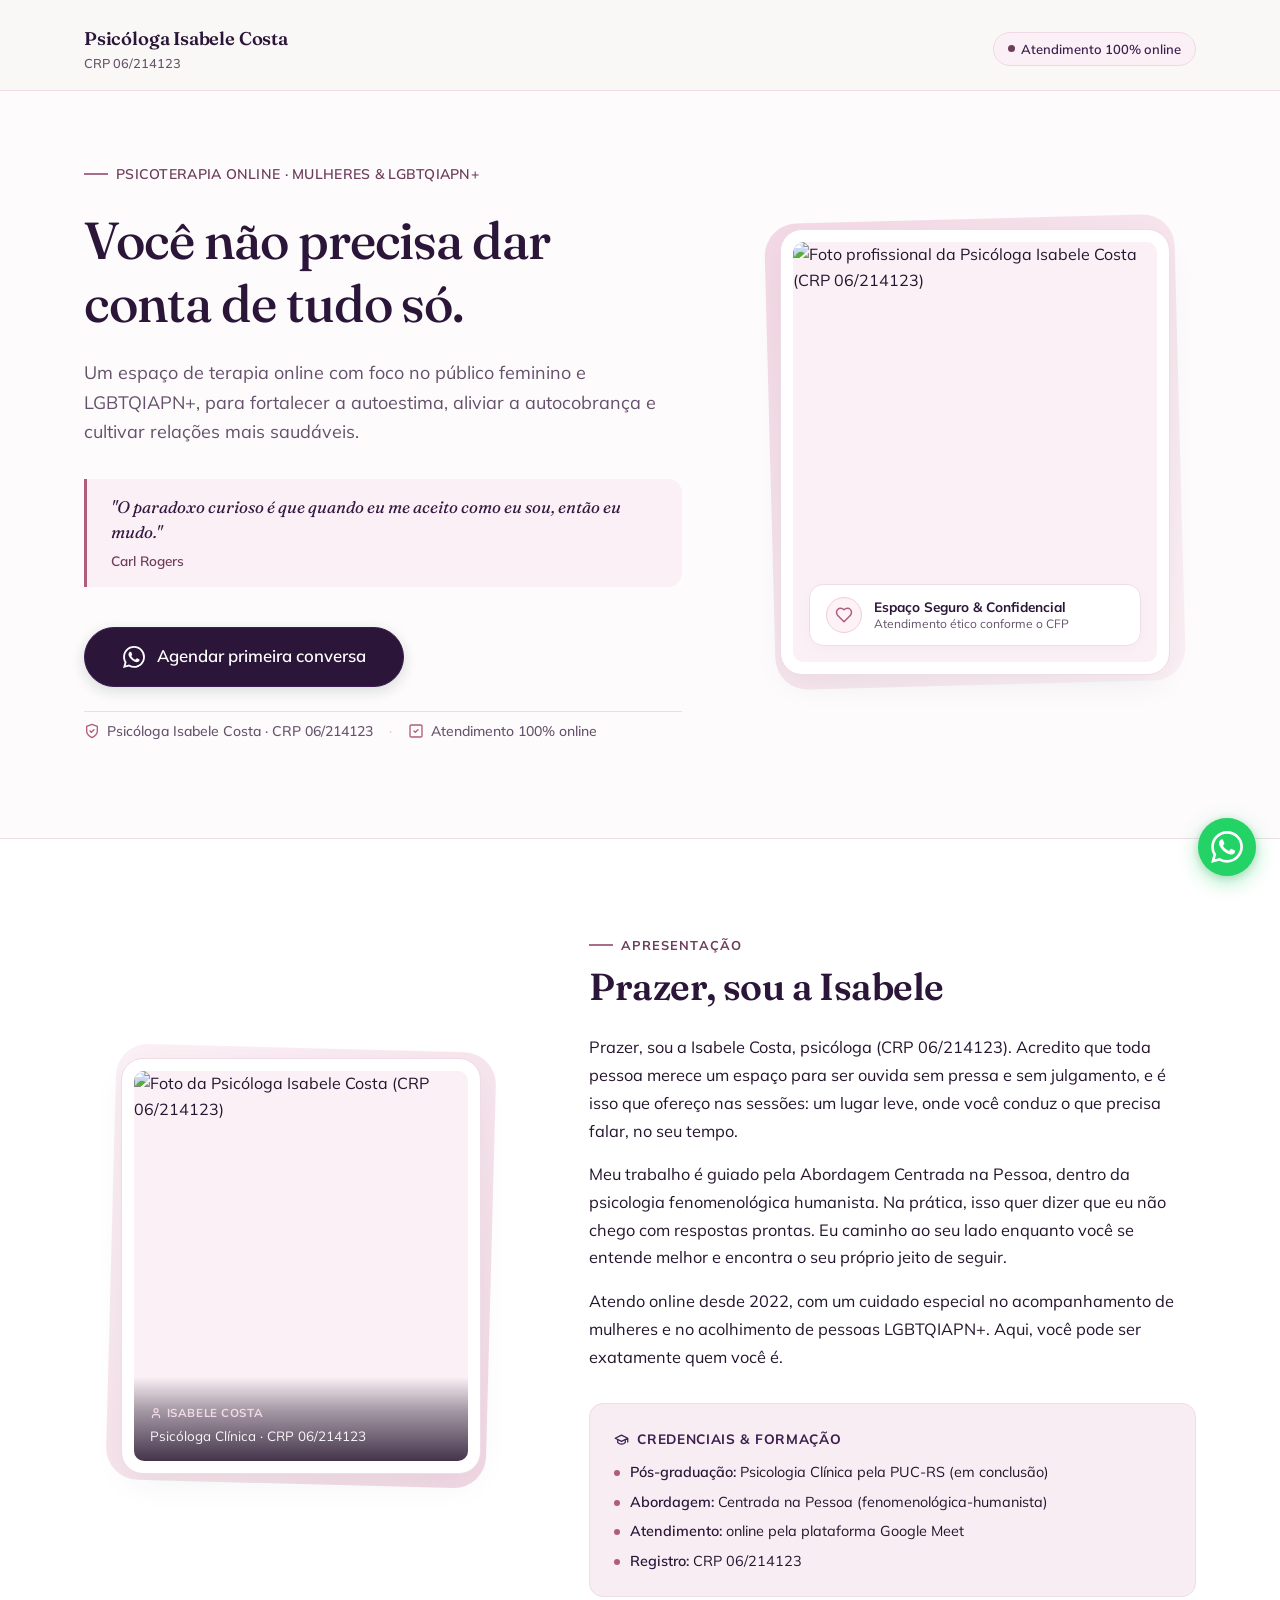
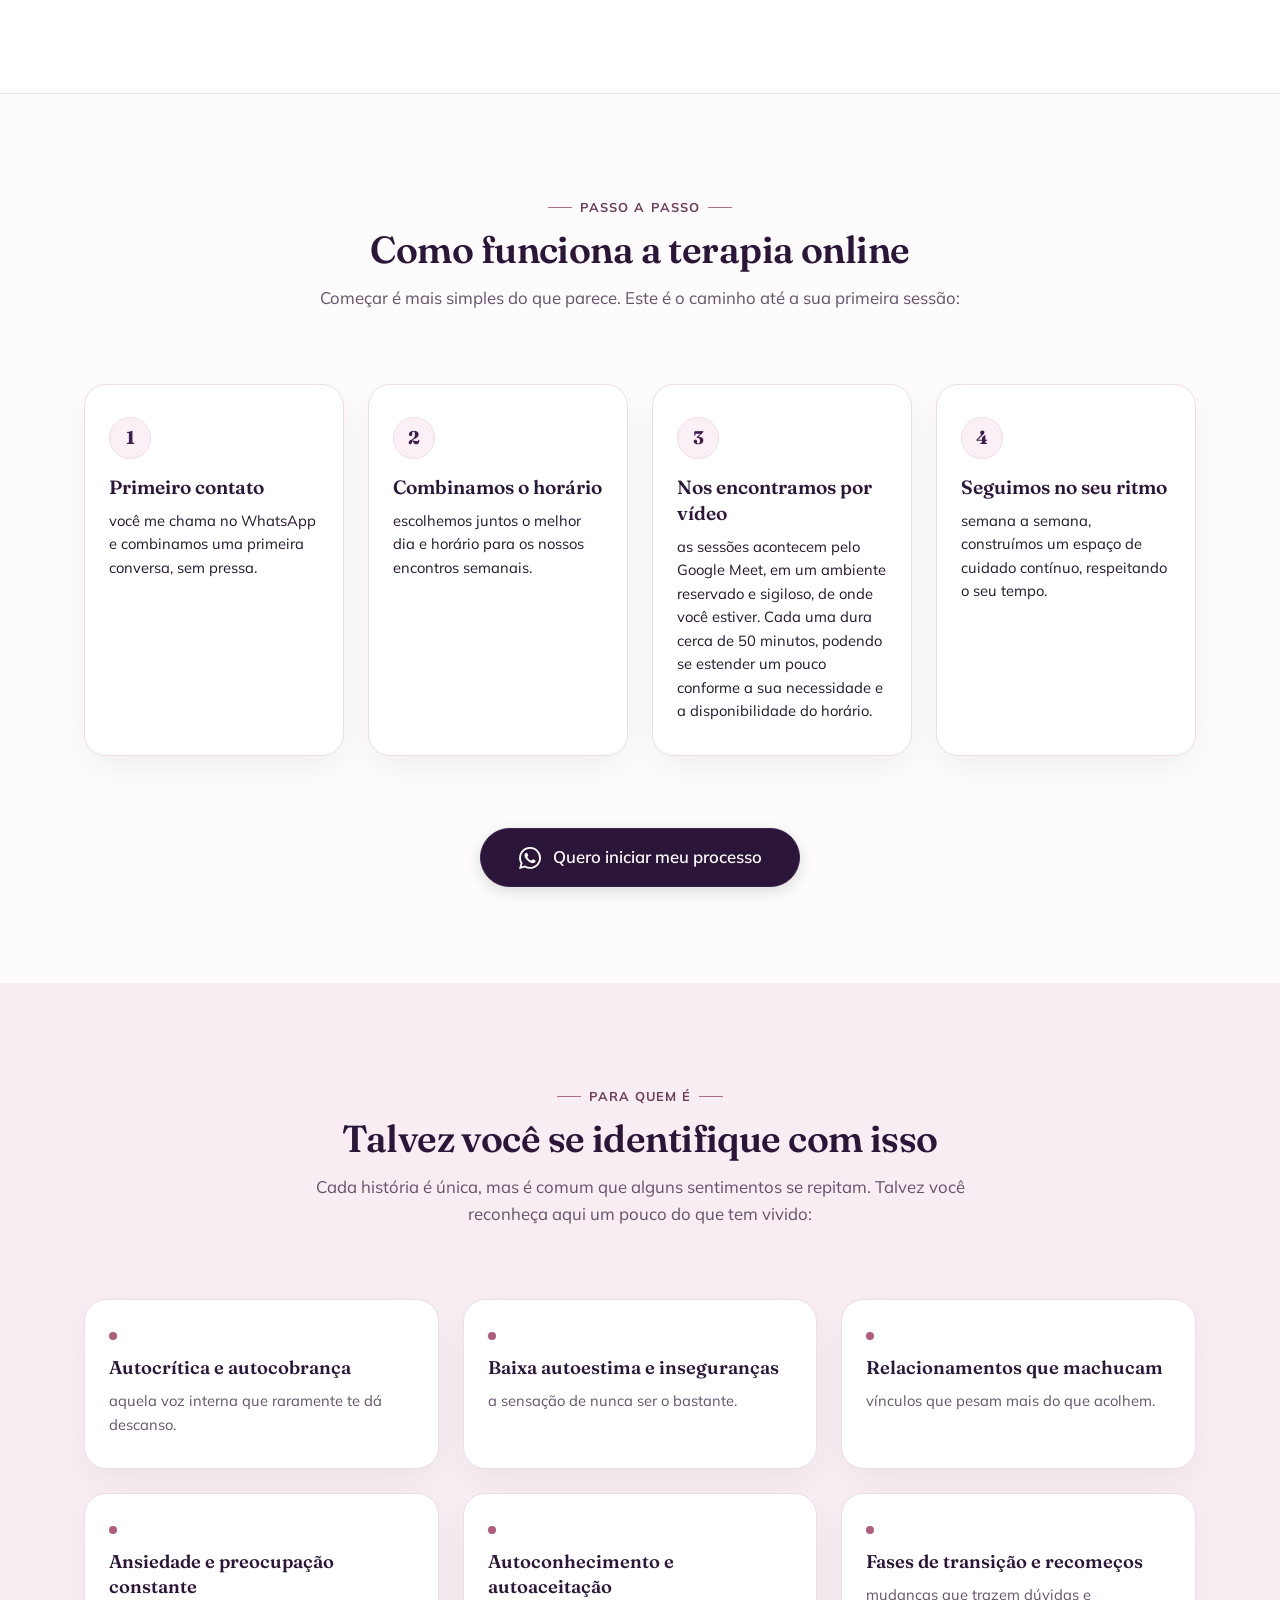
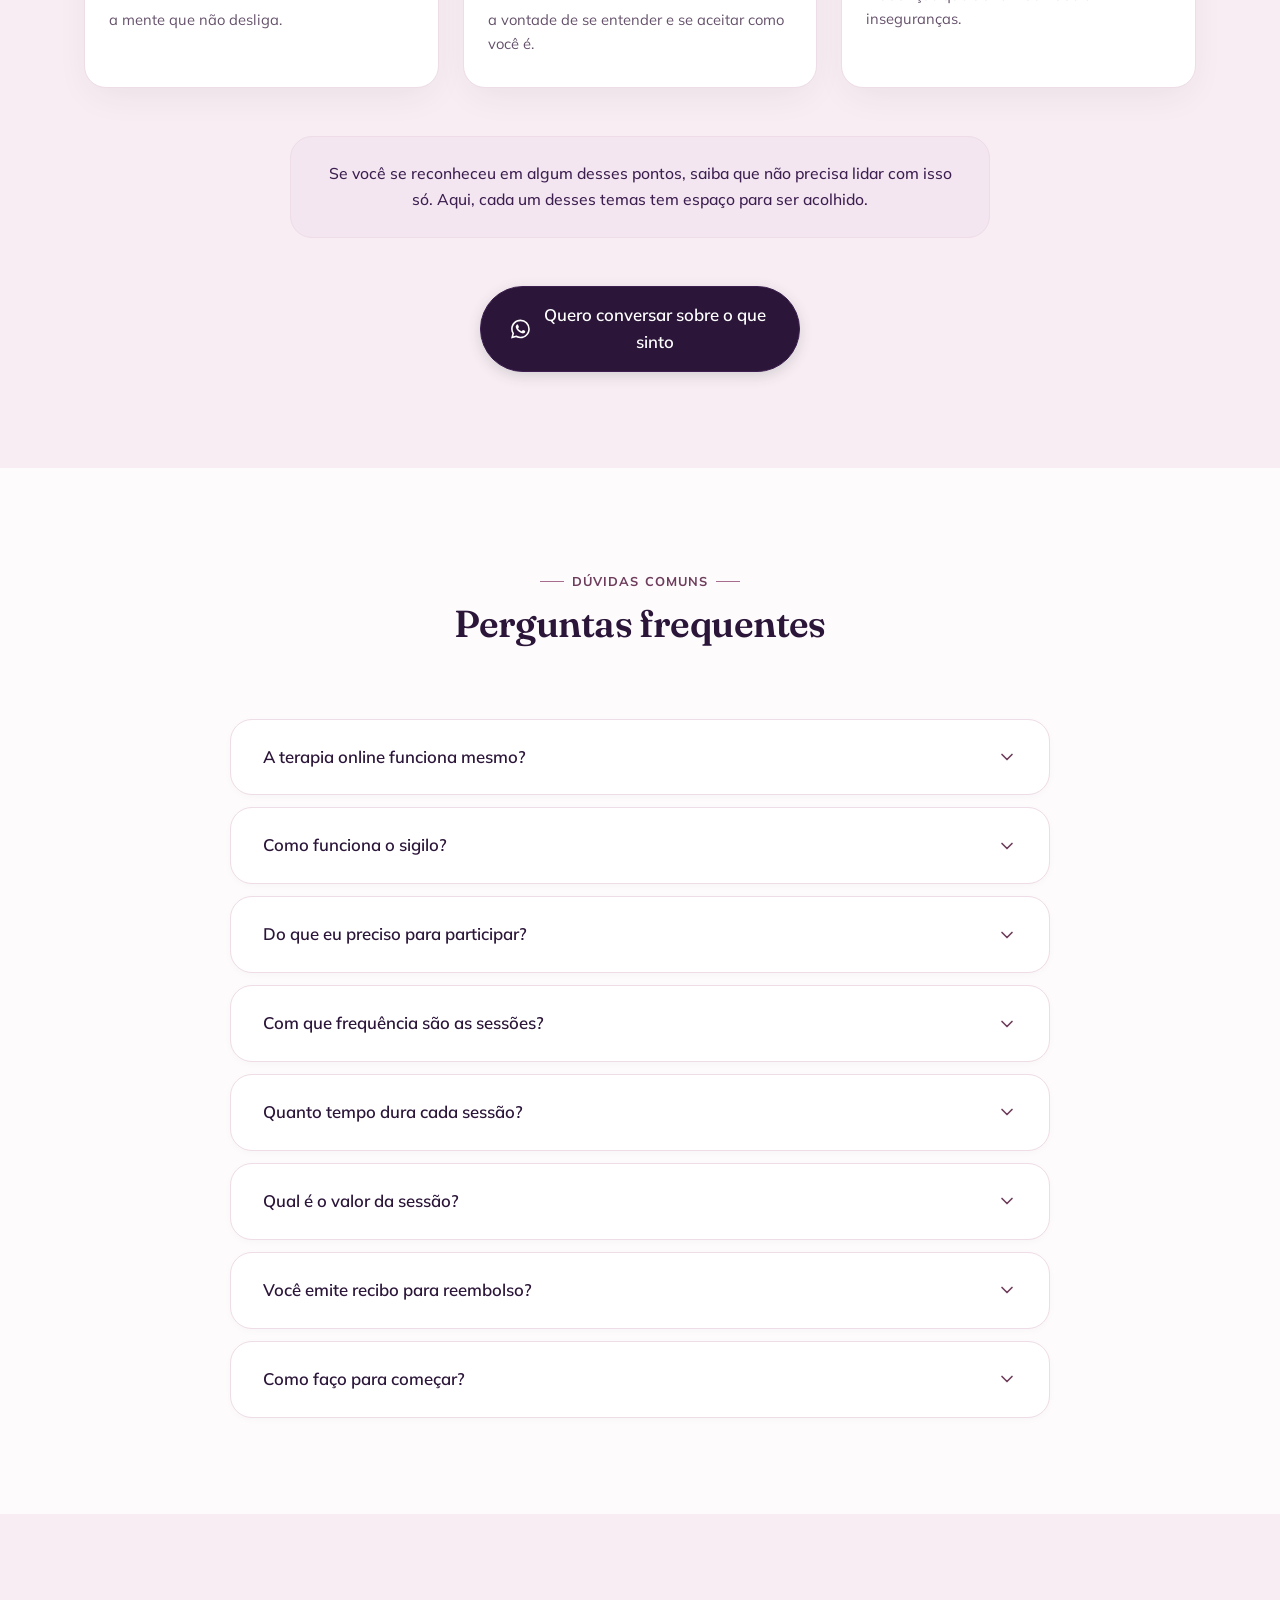
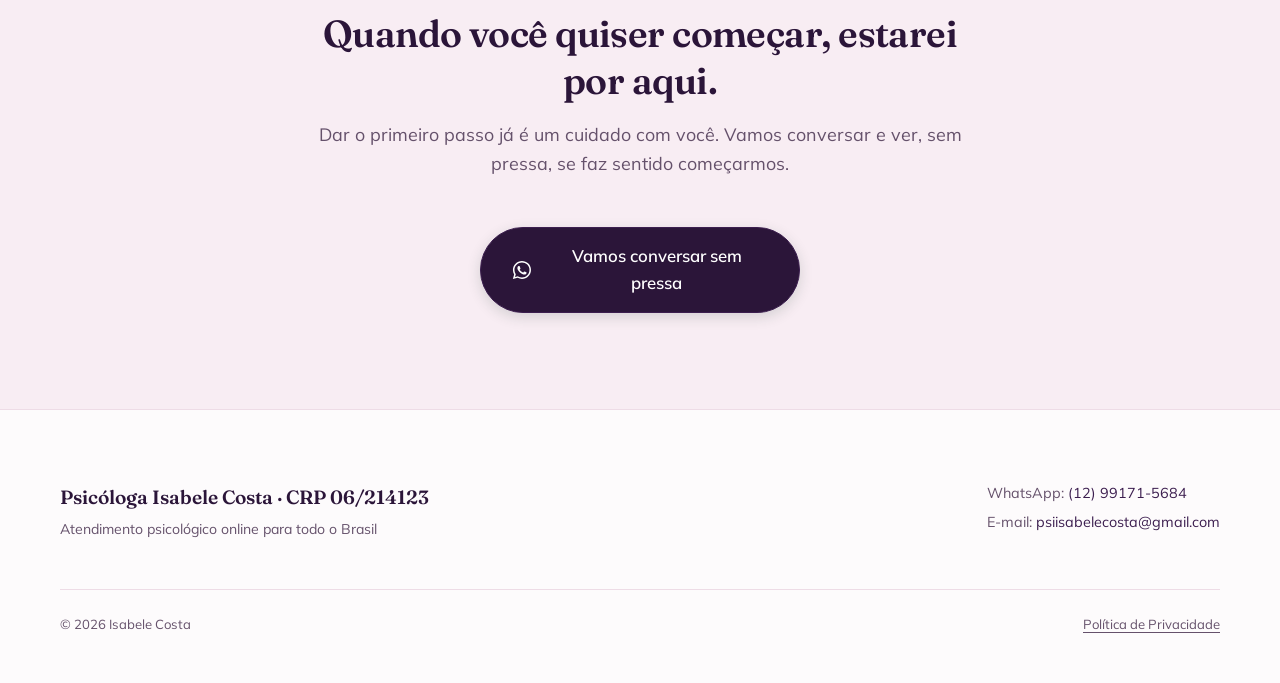
==== landing-page-hero.html @ bbc06130 "feat: initialize project and scaffold landing page - Setup project structure with React, Vite, and T" ====
<!DOCTYPE html>
<html lang="pt-BR">
<head>
  <meta charset="UTF-8">
  <meta name="viewport" content="width=device-width, initial-scale=1.0">
  <title>Psicóloga Isabele Costa | Terapia Online · Mulheres & LGBTQIAPN+</title>
  <meta name="description" content="Atendimento psicológico online com a Psicóloga Isabele Costa (CRP 06/214123). Espaço seguro e acolhedor com foco no público feminino e LGBTQIAPN+.">

  <!-- Google Fonts: Fraunces (títulos calorosos) & Mulish (corpo limpo e legível) -->
  <link rel="preconnect" href="https://fonts.googleapis.com">
  <link rel="preconnect" href="https://fonts.gstatic.com" crossorigin>
  <link href="https://fonts.googleapis.com/css2?family=Fraunces:ital,opsz,wght@0,9..144,300..700;1,9..144,300..700&family=Mulish:ital,wght@0,300..700;1,300..700&display=swap" rel="stylesheet">

  <style>
    /* ==========================================================================
       VARIÁVEIS CSS MODULARES (Roxo Escuro & Rosa Claro Acolhedor)
       Organizadas para permitir o acréscimo fácil de novas seções abaixo.
       ========================================================================== */
    :root {
      /* Roxo escuro (autoridade, profundidade e acolhimento sereno) */
      --color-primary-dark: #2b1539;
      --color-primary-forest: #3c1e4f;
      --color-primary-hover: #1e0d29;
      
      /* Tons de rosa claro (delicadeza, afeto e tranquilidade) */
      --color-sage-dark: #6e3d5c;
      --color-sage-medium: #a86c8f;
      --color-sage-light: #f2d8e4;
      --color-sage-soft: #fbf0f5;
      --color-sage-tint: #fcf5f8;
      
      /* Off-white e rosa suave para fundos */
      --color-bg-base: #fdfbfc;
      --color-bg-card: #ffffff;
      --color-bg-subtle: #f8edf3;
      
      /* Rosa acentuado e destaques */
      --color-gold-accent: #b05c7c;
      --color-gold-hover: #964866;
      --color-gold-light: #fdf2f6;
      --color-gold-border: #f0cddb;
      
      /* Textos e contrastes (Acessibilidade WCAG AA) */
      --color-text-main: #24142d;
      --color-text-muted: #65516b;
      --color-text-light: #ffffff;
      --color-text-quote: #341842;
      
      /* Bordas */
      --color-border-subtle: #eedce6;
      --color-border-medium: #dfc2d3;
      
      /* Tipografia */
      --font-serif: 'Fraunces', Georgia, serif;
      --font-sans: 'Mulish', -apple-system, BlinkMacSystemFont, 'Segoe UI', Roboto, sans-serif;
      
      /* Espaçamentos modulares */
      --space-2xs: 0.25rem;  /* 4px */
      --space-xs: 0.5rem;    /* 8px */
      --space-sm: 0.75rem;   /* 12px */
      --space-md: 1rem;      /* 16px */
      --space-lg: 1.5rem;    /* 24px */
      --space-xl: 2rem;      /* 32px */
      --space-2xl: 3rem;     /* 48px */
      --space-3xl: 4.5rem;   /* 72px */
      --space-4xl: 6rem;     /* 96px */
      
      /* Layout & Raio */
      --container-max-w: 1160px;
      --radius-sm: 8px;
      --radius-md: 14px;
      --radius-lg: 22px;
      --radius-xl: 32px;
      --radius-pill: 9999px;
      
      /* Sombras */
      --shadow-subtle: 0 4px 20px -4px rgba(27, 56, 43, 0.04);
      --shadow-card: 0 12px 36px -8px rgba(27, 56, 43, 0.08);
      --shadow-btn: 0 4px 14px rgba(27, 56, 43, 0.16);
      --shadow-btn-hover: 0 6px 22px rgba(27, 56, 43, 0.24);
      
      /* Transição */
      --transition-normal: 0.3s cubic-bezier(0.4, 0, 0.2, 1);
    }

    *, *::before, *::after {
      box-sizing: border-box;
      margin: 0;
      padding: 0;
    }

    html {
      font-family: var(--font-sans);
      background-color: var(--color-bg-base);
      color: var(--color-text-main);
      line-height: 1.6;
      -webkit-font-smoothing: antialiased;
      scroll-behavior: smooth;
    }

    body {
      min-height: 100vh;
      background-color: var(--color-bg-base);
    }

    :focus-visible {
      outline: 2px solid var(--color-primary-dark);
      outline-offset: 3px;
      border-radius: var(--radius-sm);
    }

    @media (prefers-reduced-motion: reduce) {
      *, *::before, *::after {
        animation-duration: 0.01ms !important;
        transition-duration: 0.01ms !important;
        scroll-behavior: auto !important;
      }
    }

    .container {
      width: 100%;
      max-width: var(--container-max-w);
      margin-left: auto;
      margin-right: auto;
      padding-left: var(--space-lg);
      padding-right: var(--space-lg);
    }

    /* ==========================================================================
       CABEÇALHO / HEADER
       ========================================================================== */
    .site-header {
      padding-top: var(--space-lg);
      padding-bottom: var(--space-md);
      border-bottom: 1px solid var(--color-border-subtle);
      background-color: rgba(249, 248, 245, 0.88);
      backdrop-filter: blur(8px);
      position: sticky;
      top: 0;
      z-index: 50;
    }

    .header-inner {
      display: flex;
      justify-content: space-between;
      align-items: center;
      flex-wrap: wrap;
      gap: var(--space-sm);
    }

    .brand {
      display: flex;
      flex-direction: column;
    }

    .brand-name {
      font-family: var(--font-serif);
      font-size: 1.15rem;
      font-weight: 600;
      color: var(--color-primary-dark);
      letter-spacing: -0.01em;
    }

    .brand-crp {
      font-size: 0.8rem;
      color: var(--color-text-muted);
      font-weight: 500;
    }

    .badge-online {
      display: inline-flex;
      align-items: center;
      gap: 0.4rem;
      background-color: var(--color-sage-soft);
      color: var(--color-primary-forest);
      padding: 0.35rem 0.85rem;
      border-radius: var(--radius-pill);
      font-size: 0.8125rem;
      font-weight: 600;
      border: 1px solid var(--color-sage-light);
    }

    .status-dot {
      width: 7px;
      height: 7px;
      background-color: var(--color-sage-dark);
      border-radius: 50%;
      display: inline-block;
    }

    /* ==========================================================================
       SEÇÃO HERO
       ========================================================================== */
    .hero-section {
      padding-top: var(--space-2xl);
      padding-bottom: var(--space-3xl);
      position: relative;
    }

    .hero-grid {
      display: grid;
      grid-template-columns: 1fr;
      gap: var(--space-2xl);
      align-items: center;
    }

    @media (min-width: 900px) {
      .hero-grid {
        grid-template-columns: 1.15fr 0.85fr;
        gap: var(--space-3xl);
      }
      .hero-section {
        padding-top: var(--space-3xl);
        padding-bottom: var(--space-4xl);
      }
    }

    /* Conteúdo Textual */
    .hero-content {
      display: flex;
      flex-direction: column;
      gap: var(--space-lg);
    }

    .hero-eyebrow {
      display: inline-flex;
      align-items: center;
      gap: 0.5rem;
      color: var(--color-sage-dark);
      font-size: 0.875rem;
      font-weight: 600;
      letter-spacing: 0.02em;
      text-transform: uppercase;
    }

    .hero-eyebrow-line {
      width: 24px;
      height: 1.5px;
      background-color: var(--color-sage-medium);
    }

    .hero-title {
      font-family: var(--font-serif);
      font-size: clamp(2rem, 4.5vw, 3.25rem);
      font-weight: 500;
      line-height: 1.2;
      color: var(--color-primary-dark);
      letter-spacing: -0.02em;
    }

    .hero-subtitle {
      font-size: 1.125rem;
      line-height: 1.65;
      color: var(--color-text-muted);
      max-width: 58ch;
      font-weight: 400;
    }

    /* Citação de Carl Rogers em destaque sutil */
    .quote-box {
      background-color: var(--color-sage-soft);
      border-left: 3px solid var(--color-gold-accent);
      border-radius: 0 var(--radius-md) var(--radius-md) 0;
      padding: var(--space-md) var(--space-lg);
      margin-top: var(--space-xs);
      margin-bottom: var(--space-xs);
    }

    .quote-text {
      font-family: var(--font-serif);
      font-style: italic;
      font-size: 1.05rem;
      color: var(--color-text-quote);
      line-height: 1.5;
      margin-bottom: var(--space-2xs);
    }

    .quote-author {
      font-family: var(--font-sans);
      font-style: normal;
      font-size: 0.85rem;
      font-weight: 600;
      color: var(--color-sage-dark);
      display: block;
    }

    /* CTA Único */
    .hero-actions {
      display: flex;
      flex-direction: column;
      align-items: flex-start;
      gap: var(--space-md);
      margin-top: var(--space-xs);
    }

    .btn-whatsapp {
      display: inline-flex;
      align-items: center;
      justify-content: center;
      gap: 0.75rem;
      background-color: var(--color-primary-dark);
      color: var(--color-text-light);
      text-decoration: none;
      font-size: 1.05rem;
      font-weight: 600;
      padding: 0.95rem 1.9rem;
      border-radius: var(--radius-pill);
      box-shadow: var(--shadow-btn);
      transition: all var(--transition-normal);
      border: 1px solid var(--color-primary-forest);
      width: 100%;
      max-width: 320px;
    }

    .btn-whatsapp:hover {
      background-color: var(--color-primary-hover);
      box-shadow: var(--shadow-btn-hover);
      transform: translateY(-2px);
    }

    .btn-whatsapp:active {
      transform: translateY(0);
    }

    .btn-icon-whatsapp {
      width: 22px;
      height: 22px;
      fill: currentColor;
    }

    /* Sinais de Confiança */
    .trust-indicators {
      display: flex;
      flex-wrap: wrap;
      align-items: center;
      gap: var(--space-md);
      font-size: 0.875rem;
      color: var(--color-text-muted);
      padding-top: var(--space-xs);
      border-top: 1px solid var(--color-border-subtle);
      width: 100%;
    }

    .trust-item {
      display: inline-flex;
      align-items: center;
      gap: 0.45rem;
      font-weight: 500;
    }

    .trust-icon {
      color: var(--color-gold-accent);
      flex-shrink: 0;
    }

    .trust-divider {
      color: var(--color-border-medium);
    }

    /* ==========================================================================
       COLUNA DA FOTO / PLACEHOLDER DA PSICÓLOGA
       ========================================================================== */
    .hero-media {
      display: flex;
      justify-content: center;
      position: relative;
    }

    .photo-card-wrapper {
      position: relative;
      width: 100%;
      max-width: 390px;
    }

    .photo-backdrop {
      position: absolute;
      inset: -10px;
      background: linear-gradient(135deg, var(--color-sage-light), var(--color-sage-soft));
      border-radius: var(--radius-xl);
      transform: rotate(-1.5deg);
      z-index: 1;
    }

    .photo-card {
      position: relative;
      background-color: var(--color-bg-card);
      border-radius: var(--radius-lg);
      padding: var(--space-sm);
      box-shadow: var(--shadow-card);
      border: 1px solid var(--color-border-subtle);
      z-index: 2;
      overflow: hidden;
    }

    .photo-placeholder {
      width: 100%;
      height: 420px;
      border-radius: calc(var(--radius-lg) - var(--space-sm));
      background-color: var(--color-sage-soft);
      position: relative;
      overflow: hidden;
      display: flex;
      flex-direction: column;
      justify-content: flex-end;
    }

    .photo-img {
      width: 100%;
      height: 100%;
      object-fit: cover;
      display: block;
      border-radius: inherit;
    }

    .photo-overlay-card {
      position: absolute;
      bottom: var(--space-md);
      left: var(--space-md);
      right: var(--space-md);
      background-color: rgba(255, 255, 255, 0.95);
      backdrop-filter: blur(8px);
      padding: var(--space-sm) var(--space-md);
      border-radius: var(--radius-md);
      border: 1px solid var(--color-border-subtle);
      box-shadow: var(--shadow-subtle);
      display: flex;
      align-items: center;
      gap: 0.75rem;
    }

    .photo-badge-icon {
      width: 36px;
      height: 36px;
      border-radius: 50%;
      background-color: var(--color-gold-light);
      border: 1px solid var(--color-gold-border);
      display: flex;
      align-items: center;
      justify-content: center;
      color: var(--color-gold-accent);
      flex-shrink: 0;
    }

    .photo-badge-title {
      font-size: 0.85rem;
      font-weight: 700;
      color: var(--color-primary-dark);
      line-height: 1.2;
    }

    .photo-badge-desc {
      font-size: 0.75rem;
      color: var(--color-text-muted);
      line-height: 1.3;
    }

    /* ==========================================================================
       SEÇÃO: SOBRE A ISABELE
       ========================================================================== */
    .about-section {
      padding: var(--space-3xl) var(--space-lg);
      background-color: var(--color-bg-card);
      border-top: 1px solid var(--color-border-subtle);
      border-bottom: 1px solid var(--color-border-subtle);
    }

    @media (min-width: 768px) {
      .about-section {
        padding: var(--space-4xl) var(--space-lg);
      }
    }

    .about-grid {
      display: grid;
      grid-template-columns: 1fr;
      gap: var(--space-2xl);
      align-items: center;
    }

    @media (min-width: 900px) {
      .about-grid {
        grid-template-columns: 5fr 7fr;
        gap: var(--space-3xl);
      }
    }

    .about-media {
      display: flex;
      justify-content: center;
      position: relative;
    }

    .about-photo-wrapper {
      position: relative;
      width: 100%;
      max-width: 360px;
    }

    .about-photo-backdrop {
      position: absolute;
      inset: -10px;
      background: linear-gradient(135deg, var(--color-sage-soft), var(--color-sage-light));
      border-radius: var(--radius-xl);
      transform: rotate(1.5deg);
      z-index: 1;
    }

    .about-photo-card {
      position: relative;
      background-color: var(--color-bg-card);
      border-radius: var(--radius-lg);
      padding: var(--space-sm);
      box-shadow: var(--shadow-card);
      border: 1px solid var(--color-border-subtle);
      z-index: 2;
    }

    .about-photo-placeholder {
      width: 100%;
      height: 390px;
      border-radius: calc(var(--radius-lg) - var(--space-sm));
      background-color: var(--color-sage-soft);
      position: relative;
      overflow: hidden;
      display: flex;
      flex-direction: column;
      justify-content: flex-end;
    }

    .about-img {
      position: absolute;
      inset: 0;
      width: 100%;
      height: 100%;
      object-fit: cover;
      object-position: center;
      transition: transform 0.6s ease;
    }

    .about-photo-card:hover .about-img {
      transform: scale(1.03);
    }

    .about-photo-caption {
      position: relative;
      z-index: 2;
      background: linear-gradient(to top, rgba(36, 20, 45, 0.85) 0%, rgba(36, 20, 45, 0.4) 60%, transparent 100%);
      padding: var(--space-lg) var(--space-md) var(--space-md);
      color: #ffffff;
      text-align: left;
    }

    .about-photo-caption-tag {
      display: inline-flex;
      align-items: center;
      gap: 5px;
      font-size: 0.72rem;
      font-weight: 700;
      text-transform: uppercase;
      letter-spacing: 0.05em;
      color: var(--color-sage-light);
      margin-bottom: 3px;
    }

    .about-photo-caption-text {
      font-size: 0.84rem;
      color: #ffffff;
      opacity: 0.95;
      margin: 0;
      font-family: var(--font-sans);
      line-height: 1.35;
    }

    .about-content {
      display: flex;
      flex-direction: column;
    }

    .about-eyebrow {
      display: inline-flex;
      align-items: center;
      gap: var(--space-xs);
      font-size: 0.8rem;
      font-weight: 700;
      letter-spacing: 0.08em;
      text-transform: uppercase;
      color: var(--color-sage-dark);
      margin-bottom: var(--space-xs);
    }

    .about-title {
      font-family: var(--font-serif);
      font-size: 2rem;
      font-weight: 600;
      line-height: 1.25;
      color: var(--color-primary-dark);
      letter-spacing: -0.015em;
      margin-bottom: var(--space-lg);
    }

    @media (min-width: 768px) {
      .about-title {
        font-size: 2.35rem;
      }
    }

    .about-paragraphs {
      display: flex;
      flex-direction: column;
      gap: var(--space-md);
      margin-bottom: var(--space-xl);
    }

    .about-paragraph {
      font-size: 0.98rem;
      line-height: 1.7;
      color: var(--color-text-main);
      margin: 0;
    }

    @media (min-width: 768px) {
      .about-paragraph {
        font-size: 1.02rem;
      }
    }

    .about-credentials {
      background-color: var(--color-bg-subtle);
      border: 1px solid var(--color-border-subtle);
      border-radius: var(--radius-md);
      padding: var(--space-lg);
    }

    .about-credentials-title {
      font-size: 0.85rem;
      font-weight: 700;
      letter-spacing: 0.05em;
      text-transform: uppercase;
      color: var(--color-primary-forest);
      margin-bottom: var(--space-sm);
      display: flex;
      align-items: center;
      gap: var(--space-xs);
    }

    .credentials-list {
      list-style: none;
      padding: 0;
      margin: 0;
      display: flex;
      flex-direction: column;
      gap: var(--space-xs);
    }

    .credentials-item {
      display: flex;
      align-items: flex-start;
      gap: 0.6rem;
      font-size: 0.9rem;
      line-height: 1.5;
      color: var(--color-text-main);
    }

    .credentials-bullet {
      width: 6px;
      height: 6px;
      border-radius: 50%;
      background-color: var(--color-gold-accent);
      margin-top: 0.5rem;
      flex-shrink: 0;
    }

    .credentials-item strong {
      color: var(--color-primary-dark);
      font-weight: 600;
    }

    /* ==========================================================================
       SEÇÃO: COMO FUNCIONA A TERAPIA ONLINE
       ========================================================================== */
    .steps-section {
      padding: var(--space-3xl) var(--space-lg);
      background-color: var(--color-bg-page);
    }

    @media (min-width: 768px) {
      .steps-section {
        padding: var(--space-4xl) var(--space-lg);
      }
    }

    .steps-header {
      text-align: center;
      max-width: 680px;
      margin: 0 auto var(--space-3xl);
    }

    .steps-eyebrow {
      display: inline-flex;
      align-items: center;
      justify-content: center;
      gap: var(--space-xs);
      font-size: 0.8rem;
      font-weight: 700;
      letter-spacing: 0.08em;
      text-transform: uppercase;
      color: var(--color-sage-dark);
      margin-bottom: var(--space-xs);
    }

    .steps-title {
      font-family: var(--font-serif);
      font-size: 2rem;
      font-weight: 600;
      line-height: 1.25;
      color: var(--color-primary-dark);
      letter-spacing: -0.015em;
      margin-bottom: var(--space-sm);
    }

    @media (min-width: 768px) {
      .steps-title {
        font-size: 2.35rem;
      }
    }

    .steps-intro {
      font-size: 1rem;
      line-height: 1.6;
      color: var(--color-text-muted);
      margin: 0;
    }

    @media (min-width: 768px) {
      .steps-intro {
        font-size: 1.05rem;
      }
    }

    .steps-grid {
      display: grid;
      grid-template-columns: 1fr;
      gap: var(--space-lg);
      max-width: 1160px;
      margin: 0 auto var(--space-3xl);
    }

    @media (min-width: 640px) {
      .steps-grid {
        grid-template-columns: repeat(2, 1fr);
        gap: var(--space-xl);
      }
    }

    @media (min-width: 1024px) {
      .steps-grid {
        grid-template-columns: repeat(4, 1fr);
        gap: var(--space-lg);
      }
    }

    .step-card {
      background-color: var(--color-bg-card);
      border: 1px solid var(--color-border-subtle);
      border-radius: var(--radius-lg);
      padding: var(--space-xl) var(--space-lg);
      display: flex;
      flex-direction: column;
      position: relative;
      box-shadow: var(--shadow-card);
      transition: transform 0.25s ease, box-shadow 0.25s ease, border-color 0.25s ease;
    }

    .step-card:hover {
      transform: translateY(-3px);
      box-shadow: 0 10px 25px -5px rgba(36, 20, 45, 0.08);
      border-color: var(--color-border-medium);
    }

    .step-number-badge {
      width: 42px;
      height: 42px;
      border-radius: 50%;
      background-color: var(--color-sage-soft);
      border: 1px solid var(--color-border-subtle);
      color: var(--color-primary-forest);
      font-family: var(--font-serif);
      font-size: 1.15rem;
      font-weight: 700;
      display: flex;
      align-items: center;
      justify-content: center;
      margin-bottom: var(--space-md);
      flex-shrink: 0;
    }

    .step-title {
      font-family: var(--font-serif);
      font-size: 1.2rem;
      font-weight: 600;
      line-height: 1.35;
      color: var(--color-primary-dark);
      margin-bottom: var(--space-xs);
    }

    .step-desc {
      font-size: 0.92rem;
      line-height: 1.6;
      color: var(--color-text-main);
      margin: 0;
      flex-grow: 1;
    }

    .steps-cta-wrapper {
      display: flex;
      flex-direction: column;
      align-items: center;
      justify-content: center;
      text-align: center;
      gap: var(--space-sm);
    }

    /* ==========================================================================
       SEÇÃO: TALVEZ VOCÊ SE IDENTIFIQUE COM ISSO (PARA QUEM É)
       ========================================================================== */
    .topics-section {
      padding: var(--space-3xl) var(--space-lg);
      background-color: var(--color-bg-subtle);
    }

    @media (min-width: 768px) {
      .topics-section {
        padding: var(--space-4xl) var(--space-lg);
      }
    }

    .topics-header {
      text-align: center;
      max-width: 720px;
      margin: 0 auto var(--space-3xl);
    }

    .topics-eyebrow {
      display: inline-flex;
      align-items: center;
      justify-content: center;
      gap: var(--space-xs);
      font-size: 0.8rem;
      font-weight: 700;
      letter-spacing: 0.08em;
      text-transform: uppercase;
      color: var(--color-sage-dark);
      margin-bottom: var(--space-xs);
    }

    .topics-title {
      font-family: var(--font-serif);
      font-size: 2rem;
      font-weight: 600;
      line-height: 1.25;
      color: var(--color-primary-dark);
      letter-spacing: -0.015em;
      margin-bottom: var(--space-sm);
    }

    @media (min-width: 768px) {
      .topics-title {
        font-size: 2.35rem;
      }
    }

    .topics-intro {
      font-size: 1rem;
      line-height: 1.6;
      color: var(--color-text-muted);
      margin: 0;
    }

    @media (min-width: 768px) {
      .topics-intro {
        font-size: 1.05rem;
      }
    }

    .topics-grid {
      display: grid;
      grid-template-columns: 1fr;
      gap: var(--space-md);
      max-width: 1160px;
      margin: 0 auto var(--space-2xl);
    }

    @media (min-width: 640px) {
      .topics-grid {
        grid-template-columns: repeat(2, 1fr);
        gap: var(--space-lg);
      }
    }

    @media (min-width: 1024px) {
      .topics-grid {
        grid-template-columns: repeat(3, 1fr);
        gap: var(--space-lg);
      }
    }

    .topic-card {
      background-color: var(--color-bg-card);
      border: 1px solid var(--color-border-subtle);
      border-radius: var(--radius-lg);
      padding: var(--space-xl) var(--space-lg);
      display: flex;
      flex-direction: column;
      box-shadow: var(--shadow-card);
      transition: transform 0.25s ease, box-shadow 0.25s ease, border-color 0.25s ease;
    }

    .topic-card:hover {
      transform: translateY(-3px);
      box-shadow: 0 10px 25px -5px rgba(36, 20, 45, 0.08);
      border-color: var(--color-border-medium);
    }

    .topic-indicator {
      width: 8px;
      height: 8px;
      border-radius: 50%;
      background-color: var(--color-gold-accent);
      margin-bottom: var(--space-md);
    }

    .topic-title {
      font-family: var(--font-serif);
      font-size: 1.15rem;
      font-weight: 600;
      line-height: 1.35;
      color: var(--color-primary-dark);
      margin-bottom: var(--space-xs);
    }

    .topic-desc {
      font-size: 0.92rem;
      line-height: 1.6;
      color: var(--color-text-muted);
      margin: 0;
    }

    .topics-closing {
      max-width: 700px;
      margin: 0 auto var(--space-2xl);
      text-align: center;
      padding: var(--space-lg) var(--space-xl);
      background-color: rgba(231, 215, 236, 0.35);
      border-radius: var(--radius-lg);
      border: 1px solid var(--color-border-subtle);
    }

    .topics-closing p {
      font-size: 0.98rem;
      line-height: 1.65;
      color: var(--color-primary-forest);
      font-weight: 500;
      margin: 0;
    }

    .topics-cta-wrapper {
      display: flex;
      flex-direction: column;
      align-items: center;
      justify-content: center;
      text-align: center;
      gap: var(--space-sm);
    }

    /* ==========================================================================
       SEÇÃO: PERGUNTAS FREQUENTES (FAQ)
       ========================================================================== */
    .faq-section {
      padding: var(--space-3xl) var(--space-lg);
      background-color: var(--color-bg-page);
    }

    @media (min-width: 768px) {
      .faq-section {
        padding: var(--space-4xl) var(--space-lg);
      }
    }

    .faq-header {
      text-align: center;
      max-width: 680px;
      margin: 0 auto var(--space-3xl);
    }

    .faq-eyebrow {
      display: inline-flex;
      align-items: center;
      justify-content: center;
      gap: var(--space-xs);
      font-size: 0.8rem;
      font-weight: 700;
      letter-spacing: 0.08em;
      text-transform: uppercase;
      color: var(--color-sage-dark);
      margin-bottom: var(--space-xs);
    }

    .faq-title {
      font-family: var(--font-serif);
      font-size: 2rem;
      font-weight: 600;
      line-height: 1.25;
      color: var(--color-primary-dark);
      letter-spacing: -0.015em;
      margin-bottom: 0;
    }

    @media (min-width: 768px) {
      .faq-title {
        font-size: 2.35rem;
      }
    }

    .faq-list {
      max-width: 820px;
      margin: 0 auto;
      display: flex;
      flex-direction: column;
      gap: var(--space-sm);
    }

    .faq-item {
      background-color: var(--color-bg-card);
      border: 1px solid var(--color-border-subtle);
      border-radius: var(--radius-lg);
      overflow: hidden;
      box-shadow: 0 2px 10px -2px rgba(36, 20, 45, 0.04);
      transition: border-color 0.25s ease, box-shadow 0.25s ease, transform 0.2s ease;
    }

    .faq-item:hover {
      border-color: var(--color-border-medium);
      box-shadow: var(--shadow-card);
    }

    .faq-item[open] {
      border-color: var(--color-sage-medium);
      box-shadow: var(--shadow-card);
    }

    .faq-question {
      padding: var(--space-lg) var(--space-xl);
      font-family: var(--font-sans);
      font-size: 1.05rem;
      font-weight: 600;
      color: var(--color-primary-dark);
      cursor: pointer;
      list-style: none;
      display: flex;
      align-items: center;
      justify-content: space-between;
      gap: var(--space-md);
      user-select: none;
      transition: color 0.2s ease;
    }

    .faq-question::-webkit-details-marker {
      display: none;
    }

    .faq-question:hover {
      color: var(--color-sage-dark);
    }

    .faq-icon {
      width: 20px;
      height: 20px;
      flex-shrink: 0;
      color: var(--color-sage-dark);
      transition: transform 0.3s cubic-bezier(0.4, 0, 0.2, 1);
    }

    .faq-item[open] .faq-icon {
      transform: rotate(180deg);
      color: var(--color-primary-forest);
    }

    .faq-answer {
      padding: 0 var(--space-xl) var(--space-lg) var(--space-xl);
      font-size: 0.95rem;
      line-height: 1.65;
      color: var(--color-text-muted);
      border-top: 1px solid transparent;
      animation: faqFadeIn 0.25s ease-out;
    }

    @keyframes faqFadeIn {
      from {
        opacity: 0;
        transform: translateY(-4px);
      }
      to {
        opacity: 1;
        transform: translateY(0);
      }
    }

    /* ==========================================================================
       SEÇÃO: CHAMADA FINAL (CTA)
       ========================================================================== */
    .cta-final-section {
      padding: var(--space-3xl) var(--space-lg);
      background-color: var(--color-bg-subtle);
      text-align: center;
    }

    @media (min-width: 768px) {
      .cta-final-section {
        padding: var(--space-4xl) var(--space-lg);
      }
    }

    .cta-final-content {
      max-width: 680px;
      margin: 0 auto;
      display: flex;
      flex-direction: column;
      align-items: center;
    }

    .cta-final-title {
      font-family: var(--font-serif);
      font-size: 2rem;
      font-weight: 600;
      line-height: 1.25;
      color: var(--color-primary-dark);
      letter-spacing: -0.015em;
      margin-bottom: var(--space-md);
    }

    @media (min-width: 768px) {
      .cta-final-title {
        font-size: 2.35rem;
      }
    }

    .cta-final-desc {
      font-size: 1.05rem;
      line-height: 1.65;
      color: var(--color-text-muted);
      margin-bottom: var(--space-2xl);
    }

    @media (min-width: 768px) {
      .cta-final-desc {
        font-size: 1.12rem;
      }
    }

    /* ==========================================================================
       RODAPÉ / FOOTER
       ========================================================================== */
    .site-footer {
      background-color: var(--color-bg-page);
      border-top: 1px solid var(--color-border-subtle);
      padding: var(--space-3xl) var(--space-lg) var(--space-2xl);
      color: var(--color-text-muted);
    }

    .footer-inner {
      max-width: 1160px;
      margin: 0 auto;
      display: flex;
      flex-direction: column;
      gap: var(--space-2xl);
    }

    .footer-top {
      display: flex;
      flex-direction: column;
      gap: var(--space-lg);
      justify-content: space-between;
    }

    @media (min-width: 768px) {
      .footer-top {
        flex-direction: row;
        align-items: flex-start;
      }
    }

    .footer-brand {
      display: flex;
      flex-direction: column;
      gap: 4px;
    }

    .footer-brand-title {
      font-family: var(--font-serif);
      font-size: 1.2rem;
      font-weight: 600;
      color: var(--color-primary-dark);
    }

    .footer-brand-crp {
      font-size: 0.9rem;
      color: var(--color-sage-dark);
      font-weight: 600;
    }

    .footer-brand-scope {
      font-size: 0.88rem;
      color: var(--color-text-muted);
      margin-top: 2px;
    }

    .footer-contact {
      display: flex;
      flex-direction: column;
      gap: 6px;
      font-size: 0.9rem;
    }

    .footer-contact a {
      color: var(--color-primary-forest);
      text-decoration: none;
      transition: color 0.2s ease, text-decoration 0.2s ease;
    }

    .footer-contact a:hover {
      text-decoration: underline;
      color: var(--color-primary-dark);
    }

    .footer-bottom {
      border-top: 1px solid var(--color-border-subtle);
      padding-top: var(--space-lg);
      display: flex;
      flex-direction: column;
      gap: var(--space-sm);
      align-items: center;
      justify-content: space-between;
      font-size: 0.82rem;
    }

    @media (min-width: 640px) {
      .footer-bottom {
        flex-direction: row;
      }
    }

    .footer-policy-link {
      color: var(--color-text-muted);
      text-decoration: underline;
      text-underline-offset: 3px;
      transition: color 0.2s ease;
    }

    .footer-policy-link:hover {
      color: var(--color-primary-dark);
    }

    /* Botão Flutuante do WhatsApp */
    .whatsapp-float {
      position: fixed;
      bottom: 1.5rem;
      right: 1.5rem;
      z-index: 9999;
      display: flex;
      align-items: center;
      justify-content: center;
      width: 58px;
      height: 58px;
      background-color: #25D366;
      color: #ffffff;
      border-radius: 50%;
      box-shadow: 0 6px 20px rgba(37, 211, 102, 0.4), 0 2px 8px rgba(0, 0, 0, 0.15);
      transition: transform 0.25s ease, box-shadow 0.25s ease;
      text-decoration: none;
    }

    .whatsapp-float:hover {
      transform: scale(1.08) translateY(-2px);
      box-shadow: 0 10px 25px rgba(37, 211, 102, 0.55), 0 4px 10px rgba(0, 0, 0, 0.2);
    }

    .whatsapp-float:active {
      transform: scale(0.96);
    }

    .whatsapp-float-icon {
      width: 32px;
      height: 32px;
      fill: currentColor;
    }

    .whatsapp-float-tooltip {
      position: absolute;
      right: calc(100% + 12px);
      background-color: var(--color-primary-dark);
      color: #ffffff;
      font-size: 0.85rem;
      font-weight: 600;
      white-space: nowrap;
      padding: 0.45rem 0.85rem;
      border-radius: var(--radius-pill);
      box-shadow: var(--shadow-sm);
      opacity: 0;
      visibility: hidden;
      transform: translateX(8px);
      transition: all 0.2s ease;
      pointer-events: none;
    }

    .whatsapp-float:hover .whatsapp-float-tooltip {
      opacity: 1;
      visibility: visible;
      transform: translateX(0);
    }

    .whatsapp-float-pulse {
      position: absolute;
      inset: 0;
      border-radius: 50%;
      background-color: #25D366;
      opacity: 0.4;
      animation: wa-pulse 2.5s infinite cubic-bezier(0.4, 0, 0.6, 1);
      z-index: -1;
    }

    @keyframes wa-pulse {
      0% {
        transform: scale(1);
        opacity: 0.5;
      }
      70% {
        transform: scale(1.4);
        opacity: 0;
      }
      100% {
        transform: scale(1.4);
        opacity: 0;
      }
    }
  </style>
</head>
<body>

  <!-- ==========================================================================
       CABEÇALHO / HEADER
       ========================================================================== -->
  <header class="site-header" id="header">
    <div class="container header-inner">
      <div class="brand">
        <span class="brand-name">Psicóloga Isabele Costa</span>
        <span class="brand-crp">CRP 06/214123</span>
      </div>
      <div class="badge-online">
        <span class="status-dot"></span>
        <span>Atendimento 100% online</span>
      </div>
    </div>
  </header>

  <!-- ==========================================================================
       CONTEÚDO PRINCIPAL
       ========================================================================== -->
  <main id="main-content">
    
    <!-- SEÇÃO HERO (Primeira seção da landing page) -->
    <section class="hero-section" id="hero" aria-labelledby="hero-heading">
      <div class="container">
        <div class="hero-grid">
          
          <!-- Coluna 1: Conteúdo Textual & CTA -->
          <div class="hero-content">
            
            <div class="hero-eyebrow">
              <span class="hero-eyebrow-line"></span>
              <span>Psicoterapia Online · Mulheres & LGBTQIAPN+</span>
            </div>

            <h1 class="hero-title" id="hero-heading">
              Você não precisa dar conta de tudo só.
            </h1>

            <p class="hero-subtitle">
              Um espaço de terapia online com foco no público feminino e LGBTQIAPN+, para fortalecer a autoestima, aliviar a autocobrança e cultivar relações mais saudáveis.
            </p>

            <!-- Citação Carl Rogers em destaque sutil -->
            <div class="quote-box">
              <blockquote class="quote-text">
                "O paradoxo curioso é que quando eu me aceito como eu sou, então eu mudo."
              </blockquote>
              <cite class="quote-author">Carl Rogers</cite>
            </div>

            <!-- Botão Principal Único -->
            <div class="hero-actions">
              <a 
                href="https://wa.me/5512991715684?text=Ol%C3%A1%2C%20vim%20pelo%20site%20e%20gostaria%20de%20agendar%20uma%20primeira%20conversa." 
                class="btn-whatsapp"
                target="_blank"
                rel="noopener noreferrer"
                aria-label="Falar no WhatsApp para agendar primeira conversa"
              >
                <svg class="btn-icon-whatsapp" viewBox="0 0 24 24" aria-hidden="true">
                  <path d="M17.472 14.382c-.297-.149-1.758-.867-2.03-.967-.273-.099-.471-.148-.67.15-.197.297-.767.966-.94 1.164-.173.199-.347.223-.644.075-.297-.15-1.255-.463-2.39-1.475-.883-.788-1.48-1.761-1.653-2.059-.173-.297-.018-.458.13-.606.134-.133.298-.347.446-.52.149-.174.198-.298.298-.497.099-.198.05-.371-.025-.52-.075-.149-.669-1.612-.916-2.207-.242-.579-.487-.5-.669-.51-.173-.008-.371-.01-.57-.01-.198 0-.52.074-.792.372-.272.297-1.04 1.016-1.04 2.479 0 1.462 1.065 2.875 1.213 3.074.149.198 2.096 3.2 5.077 4.487.709.306 1.262.489 1.694.625.712.227 1.36.195 1.871.118.571-.085 1.758-.719 2.006-1.413.248-.694.248-1.289.173-1.413-.074-.124-.272-.198-.57-.347m-5.421 7.403h-.004a9.87 9.87 0 01-5.031-1.378l-.361-.214-3.741.982.998-3.648-.235-.374a9.86 9.86 0 01-1.51-5.26c.001-5.45 4.436-9.884 9.888-9.884 2.64 0 5.122 1.03 6.988 2.898a9.825 9.825 0 012.893 6.994c-.003 5.45-4.437 9.884-9.885 9.884m8.413-18.297A11.815 11.815 0 0012.05 0C5.495 0 .16 5.335.157 11.892c0 2.096.547 4.142 1.588 5.945L.057 24l6.305-1.654a11.882 11.882 0 005.683 1.448h.005c6.554 0 11.89-5.335 11.893-11.893a11.821 11.821 0 00-3.48-8.413z"/>
                </svg>
                <span>Agendar primeira conversa</span>
              </a>
            </div>

            <!-- Sinais de Confiança Visíveis -->
            <div class="trust-indicators">
              <div class="trust-item">
                <svg class="trust-icon" width="16" height="16" viewBox="0 0 24 24" fill="none" stroke="currentColor" stroke-width="2" stroke-linecap="round" stroke-linejoin="round">
                  <path d="M12 22s8-4 8-10V5l-8-3-8 3v7c0 6 8 10 8 10z"/>
                  <path d="m9 12 2 2 4-4"/>
                </svg>
                <span>Psicóloga Isabele Costa · CRP 06/214123</span>
              </div>
              <span class="trust-divider">·</span>
              <div class="trust-item">
                <svg class="trust-icon" width="16" height="16" viewBox="0 0 24 24" fill="none" stroke="currentColor" stroke-width="2" stroke-linecap="round" stroke-linejoin="round">
                  <rect width="18" height="18" x="3" y="3" rx="2"/>
                  <path d="m9 12 2 2 4-4"/>
                </svg>
                <span>Atendimento 100% online</span>
              </div>
            </div>

          </div>

          <!-- Coluna 2: Espaço reservado para a Foto da Psicóloga (Placeholder) -->
          <div class="hero-media">
            <div class="photo-card-wrapper">
              <div class="photo-backdrop"></div>
              
              <div class="photo-card">
                <div class="photo-placeholder">
                  <!-- Foto profissional da Psicóloga Isabele Costa -->
                  <img 
                    src="assets/foto/foto-isabele-costa.webp" 
                    alt="Foto profissional da Psicóloga Isabele Costa (CRP 06/214123)" 
                    class="photo-img"
                    loading="lazy"
                  />
                  
                  <!-- Selo flutuante de acolhimento ético -->
                  <div class="photo-overlay-card">
                    <div class="photo-badge-icon">
                      <svg width="18" height="18" viewBox="0 0 24 24" fill="none" stroke="currentColor" stroke-width="2" stroke-linecap="round" stroke-linejoin="round">
                        <path d="M19 14c1.49-1.46 3-3.21 3-5.5A5.5 5.5 0 0 0 16.5 3c-1.76 0-3 .5-4.5 2-1.5-1.5-2.74-2-4.5-2A5.5 5.5 0 0 0 2 8.5c0 2.3 1.5 4.05 3 5.5l7 7Z"/>
                      </svg>
                    </div>
                    <div>
                      <p class="photo-badge-title">Espaço Seguro & Confidencial</p>
                      <p class="photo-badge-desc">Atendimento ético conforme o CFP</p>
                    </div>
                  </div>
                </div>
              </div>
            </div>
          </div>

        </div>
      </div>
    </section>

    <!-- SEÇÃO: SOBRE A ISABELE (Apresentação da psicóloga) -->
    <section class="about-section" id="sobre" aria-labelledby="about-heading">
      <div class="container">
        <div class="about-grid">
          
          <!-- Coluna 1: Foto da Psicóloga Isabele Costa -->
          <div class="about-media">
            <div class="about-photo-wrapper">
              <div class="about-photo-backdrop"></div>
              
              <div class="about-photo-card">
                <div class="about-photo-placeholder">
                  <img 
                    src="assets/foto/foto-isabele-costa-2.jpg" 
                    alt="Foto da Psicóloga Isabele Costa (CRP 06/214123)" 
                    class="about-img"
                    loading="lazy"
                  />
                  <div class="about-photo-caption">
                    <div class="about-photo-caption-tag">
                      <svg width="12" height="12" viewBox="0 0 24 24" fill="none" stroke="currentColor" stroke-width="2.5" stroke-linecap="round" stroke-linejoin="round">
                        <path d="M19 21v-2a4 4 0 0 0-4-4H9a4 4 0 0 0-4 4v2"/>
                        <circle cx="12" cy="7" r="4"/>
                      </svg>
                      <span>Isabele Costa</span>
                    </div>
                    <p class="about-photo-caption-text">Psicóloga Clínica · CRP 06/214123</p>
                  </div>
                </div>
              </div>
            </div>
          </div>

          <!-- Coluna 2: Conteúdo Textual & Credenciais -->
          <div class="about-content">
            
            <div class="about-eyebrow">
              <span class="hero-eyebrow-line"></span>
              <span>Apresentação</span>
            </div>

            <h2 class="about-title" id="about-heading">
              Prazer, sou a Isabele
            </h2>

            <div class="about-paragraphs">
              <p class="about-paragraph">
                Prazer, sou a Isabele Costa, psicóloga (CRP 06/214123). Acredito que toda pessoa merece um espaço para ser ouvida sem pressa e sem julgamento, e é isso que ofereço nas sessões: um lugar leve, onde você conduz o que precisa falar, no seu tempo.
              </p>

              <p class="about-paragraph">
                Meu trabalho é guiado pela Abordagem Centrada na Pessoa, dentro da psicologia fenomenológica humanista. Na prática, isso quer dizer que eu não chego com respostas prontas. Eu caminho ao seu lado enquanto você se entende melhor e encontra o seu próprio jeito de seguir.
              </p>

              <p class="about-paragraph">
                Atendo online desde 2022, com um cuidado especial no acompanhamento de mulheres e no acolhimento de pessoas LGBTQIAPN+. Aqui, você pode ser exatamente quem você é.
              </p>
            </div>

            <!-- Credenciais como lista simples e organizada -->
            <div class="about-credentials">
              <div class="about-credentials-title">
                <svg width="15" height="15" viewBox="0 0 24 24" fill="none" stroke="currentColor" stroke-width="2" stroke-linecap="round" stroke-linejoin="round">
                  <path d="M22 10v6M2 10l10-5 10 5-10 5z"/>
                  <path d="M6 12v5c3 3 9 3 12 0v-5"/>
                </svg>
                <span>Credenciais & Formação</span>
              </div>
              <ul class="credentials-list">
                <li class="credentials-item">
                  <span class="credentials-bullet"></span>
                  <span><strong>Pós-graduação:</strong> Psicologia Clínica pela PUC-RS (em conclusão)</span>
                </li>
                <li class="credentials-item">
                  <span class="credentials-bullet"></span>
                  <span><strong>Abordagem:</strong> Centrada na Pessoa (fenomenológica-humanista)</span>
                </li>
                <li class="credentials-item">
                  <span class="credentials-bullet"></span>
                  <span><strong>Atendimento:</strong> online pela plataforma Google Meet</span>
                </li>
                <li class="credentials-item">
                  <span class="credentials-bullet"></span>
                  <span><strong>Registro:</strong> CRP 06/214123</span>
                </li>
              </ul>
            </div>

          </div>

        </div>
      </div>
    </section>

    <!-- SEÇÃO: COMO FUNCIONA A TERAPIA ONLINE (Passo a passo do atendimento) -->
    <section class="steps-section" id="como-funciona" aria-labelledby="steps-heading">
      <div class="container">
        
        <!-- Cabeçalho da Seção -->
        <div class="steps-header">
          <div class="steps-eyebrow">
            <span class="hero-eyebrow-line"></span>
            <span>Passo a Passo</span>
            <span class="hero-eyebrow-line"></span>
          </div>
          <h2 class="steps-title" id="steps-heading">
            Como funciona a terapia online
          </h2>
          <p class="steps-intro">
            Começar é mais simples do que parece. Este é o caminho até a sua primeira sessão:
          </p>
        </div>

        <!-- Grade de 4 Passos -->
        <div class="steps-grid">
          
          <!-- Passo 1 -->
          <div class="step-card">
            <div class="step-number-badge">1</div>
            <h3 class="step-title">Primeiro contato</h3>
            <p class="step-desc">
              você me chama no WhatsApp e combinamos uma primeira conversa, sem pressa.
            </p>
          </div>

          <!-- Passo 2 -->
          <div class="step-card">
            <div class="step-number-badge">2</div>
            <h3 class="step-title">Combinamos o horário</h3>
            <p class="step-desc">
              escolhemos juntos o melhor dia e horário para os nossos encontros semanais.
            </p>
          </div>

          <!-- Passo 3 -->
          <div class="step-card">
            <div class="step-number-badge">3</div>
            <h3 class="step-title">Nos encontramos por vídeo</h3>
            <p class="step-desc">
              as sessões acontecem pelo Google Meet, em um ambiente reservado e sigiloso, de onde você estiver. Cada uma dura cerca de 50 minutos, podendo se estender um pouco conforme a sua necessidade e a disponibilidade do horário.
            </p>
          </div>

          <!-- Passo 4 -->
          <div class="step-card">
            <div class="step-number-badge">4</div>
            <h3 class="step-title">Seguimos no seu ritmo</h3>
            <p class="step-desc">
              semana a semana, construímos um espaço de cuidado contínuo, respeitando o seu tempo.
            </p>
          </div>

        </div>

        <!-- Botão de Ação / WhatsApp -->
        <div class="steps-cta-wrapper">
          <a 
            href="https://wa.me/5512991715684?text=Ol%C3%A1%2C%20vim%20pelo%20site%20e%20gostaria%20de%20agendar%20uma%20primeira%20conversa." 
            class="btn-whatsapp" 
            target="_blank" 
            rel="noopener noreferrer"
            aria-label="Falar no WhatsApp para iniciar meu processo terapêutico"
          >
            <svg class="btn-icon-whatsapp" viewBox="0 0 24 24" aria-hidden="true">
              <path d="M17.472 14.382c-.297-.149-1.758-.867-2.03-.967-.273-.099-.471-.148-.67.15-.197.297-.767.966-.94 1.164-.173.199-.347.223-.644.075-.297-.15-1.255-.463-2.39-1.475-.883-.788-1.48-1.761-1.653-2.059-.173-.297-.018-.458.13-.606.134-.133.298-.347.446-.52.149-.174.198-.298.298-.497.099-.198.05-.371-.025-.52-.075-.149-.669-1.612-.916-2.207-.242-.579-.487-.5-.669-.51-.173-.008-.371-.01-.57-.01-.198 0-.52.074-.792.372-.272.297-1.04 1.016-1.04 2.479 0 1.462 1.065 2.875 1.213 3.074.149.198 2.096 3.2 5.077 4.487.709.306 1.262.489 1.694.625.712.227 1.36.195 1.871.118.571-.085 1.758-.719 2.006-1.413.248-.694.248-1.289.173-1.413-.074-.124-.272-.198-.57-.347m-5.421 7.403h-.004a9.87 9.87 0 01-5.031-1.378l-.361-.214-3.741.982.998-3.648-.235-.374a9.86 9.86 0 01-1.51-5.26c.001-5.45 4.436-9.884 9.888-9.884 2.64 0 5.122 1.03 6.988 2.898a9.825 9.825 0 012.893 6.994c-.003 5.45-4.437 9.884-9.885 9.884m8.413-18.297A11.815 11.815 0 0012.05 0C5.495 0 .16 5.335.157 11.892c0 2.096.547 4.142 1.588 5.945L.057 24l6.305-1.654a11.882 11.882 0 005.683 1.448h.005c6.554 0 11.89-5.335 11.893-11.893a11.821 11.821 0 00-3.48-8.413z"/>
            </svg>
            <span>Quero iniciar meu processo</span>
          </a>
        </div>

      </div>
    </section>

    <!-- SEÇÃO: TALVEZ VOCÊ SE IDENTIFIQUE COM ISSO (Temas / Para quem é) -->
    <section class="topics-section" id="temas" aria-labelledby="topics-heading">
      <div class="container">
        
        <!-- Cabeçalho da Seção -->
        <div class="topics-header">
          <div class="topics-eyebrow">
            <span class="hero-eyebrow-line"></span>
            <span>Para quem é</span>
            <span class="hero-eyebrow-line"></span>
          </div>
          <h2 class="topics-title" id="topics-heading">
            Talvez você se identifique com isso
          </h2>
          <p class="topics-intro">
            Cada história é única, mas é comum que alguns sentimentos se repitam. Talvez você reconheça aqui um pouco do que tem vivido:
          </p>
        </div>

        <!-- Grade de 6 Temas -->
        <div class="topics-grid">
          
          <!-- Tema 1 -->
          <div class="topic-card">
            <div class="topic-indicator"></div>
            <h3 class="topic-title">Autocrítica e autocobrança</h3>
            <p class="topic-desc">
              aquela voz interna que raramente te dá descanso.
            </p>
          </div>

          <!-- Tema 2 -->
          <div class="topic-card">
            <div class="topic-indicator"></div>
            <h3 class="topic-title">Baixa autoestima e inseguranças</h3>
            <p class="topic-desc">
              a sensação de nunca ser o bastante.
            </p>
          </div>

          <!-- Tema 3 -->
          <div class="topic-card">
            <div class="topic-indicator"></div>
            <h3 class="topic-title">Relacionamentos que machucam</h3>
            <p class="topic-desc">
              vínculos que pesam mais do que acolhem.
            </p>
          </div>

          <!-- Tema 4 -->
          <div class="topic-card">
            <div class="topic-indicator"></div>
            <h3 class="topic-title">Ansiedade e preocupação constante</h3>
            <p class="topic-desc">
              a mente que não desliga.
            </p>
          </div>

          <!-- Tema 5 -->
          <div class="topic-card">
            <div class="topic-indicator"></div>
            <h3 class="topic-title">Autoconhecimento e autoaceitação</h3>
            <p class="topic-desc">
              a vontade de se entender e se aceitar como você é.
            </p>
          </div>

          <!-- Tema 6 -->
          <div class="topic-card">
            <div class="topic-indicator"></div>
            <h3 class="topic-title">Fases de transição e recomeços</h3>
            <p class="topic-desc">
              mudanças que trazem dúvidas e inseguranças.
            </p>
          </div>

        </div>

        <!-- Fechamento da Seção -->
        <div class="topics-closing">
          <p>
            Se você se reconheceu em algum desses pontos, saiba que não precisa lidar com isso só. Aqui, cada um desses temas tem espaço para ser acolhido.
          </p>
        </div>

        <!-- Botão de Ação / WhatsApp -->
        <div class="topics-cta-wrapper">
          <a 
            href="https://wa.me/5512991715684?text=Ol%C3%A1%2C%20vim%20pelo%20site%20e%20gostaria%20de%20agendar%20uma%20primeira%20conversa." 
            class="btn-whatsapp" 
            target="_blank" 
            rel="noopener noreferrer"
            aria-label="Falar no WhatsApp para conversar sobre o que sinto"
          >
            <svg class="btn-icon-whatsapp" viewBox="0 0 24 24" aria-hidden="true">
              <path d="M17.472 14.382c-.297-.149-1.758-.867-2.03-.967-.273-.099-.471-.148-.67.15-.197.297-.767.966-.94 1.164-.173.199-.347.223-.644.075-.297-.15-1.255-.463-2.39-1.475-.883-.788-1.48-1.761-1.653-2.059-.173-.297-.018-.458.13-.606.134-.133.298-.347.446-.52.149-.174.198-.298.298-.497.099-.198.05-.371-.025-.52-.075-.149-.669-1.612-.916-2.207-.242-.579-.487-.5-.669-.51-.173-.008-.371-.01-.57-.01-.198 0-.52.074-.792.372-.272.297-1.04 1.016-1.04 2.479 0 1.462 1.065 2.875 1.213 3.074.149.198 2.096 3.2 5.077 4.487.709.306 1.262.489 1.694.625.712.227 1.36.195 1.871.118.571-.085 1.758-.719 2.006-1.413.248-.694.248-1.289.173-1.413-.074-.124-.272-.198-.57-.347m-5.421 7.403h-.004a9.87 9.87 0 01-5.031-1.378l-.361-.214-3.741.982.998-3.648-.235-.374a9.86 9.86 0 01-1.51-5.26c.001-5.45 4.436-9.884 9.888-9.884 2.64 0 5.122 1.03 6.988 2.898a9.825 9.825 0 012.893 6.994c-.003 5.45-4.437 9.884-9.885 9.884m8.413-18.297A11.815 11.815 0 0012.05 0C5.495 0 .16 5.335.157 11.892c0 2.096.547 4.142 1.588 5.945L.057 24l6.305-1.654a11.882 11.882 0 005.683 1.448h.005c6.554 0 11.89-5.335 11.893-11.893a11.821 11.821 0 00-3.48-8.413z"/>
            </svg>
            <span>Quero conversar sobre o que sinto</span>
          </a>
        </div>

      </div>
    </section>

    <!-- SEÇÃO: PERGUNTAS FREQUENTES (FAQ) -->
    <section class="faq-section" id="faq" aria-labelledby="faq-heading">
      <div class="container">
        
        <!-- Cabeçalho da Seção -->
        <div class="faq-header">
          <div class="faq-eyebrow">
            <span class="hero-eyebrow-line"></span>
            <span>Dúvidas Comuns</span>
            <span class="hero-eyebrow-line"></span>
          </div>
          <h2 class="faq-title" id="faq-heading">
            Perguntas frequentes
          </h2>
        </div>

        <!-- Lista de Perguntas e Respostas (Acordeão) -->
        <div class="faq-list">
          
          <!-- Pergunta 1 -->
          <details class="faq-item">
            <summary class="faq-question">
              <span>A terapia online funciona mesmo?</span>
              <svg class="faq-icon" viewBox="0 0 24 24" fill="none" stroke="currentColor" stroke-width="2" stroke-linecap="round" stroke-linejoin="round">
                <polyline points="6 9 12 15 18 9"></polyline>
              </svg>
            </summary>
            <div class="faq-answer">
              Sim. A terapia online segue os mesmos princípios e o mesmo cuidado do atendimento presencial. O que muda é o formato: nos encontramos por vídeo, com a mesma escuta, a mesma atenção e o mesmo sigilo.
            </div>
          </details>

          <!-- Pergunta 2 -->
          <details class="faq-item">
            <summary class="faq-question">
              <span>Como funciona o sigilo?</span>
              <svg class="faq-icon" viewBox="0 0 24 24" fill="none" stroke="currentColor" stroke-width="2" stroke-linecap="round" stroke-linejoin="round">
                <polyline points="6 9 12 15 18 9"></polyline>
              </svg>
            </summary>
            <div class="faq-answer">
              Tudo o que você compartilha nas sessões é confidencial e protegido pelo Código de Ética da Psicologia. É um espaço seguro, só seu.
            </div>
          </details>

          <!-- Pergunta 3 -->
          <details class="faq-item">
            <summary class="faq-question">
              <span>Do que eu preciso para participar?</span>
              <svg class="faq-icon" viewBox="0 0 24 24" fill="none" stroke="currentColor" stroke-width="2" stroke-linecap="round" stroke-linejoin="round">
                <polyline points="6 9 12 15 18 9"></polyline>
              </svg>
            </summary>
            <div class="faq-answer">
              Um aparelho com câmera e internet, e um lugar reservado onde você se sinta à vontade para conversar. As sessões acontecem pelo Google Meet.
            </div>
          </details>

          <!-- Pergunta 4 -->
          <details class="faq-item">
            <summary class="faq-question">
              <span>Com que frequência são as sessões?</span>
              <svg class="faq-icon" viewBox="0 0 24 24" fill="none" stroke="currentColor" stroke-width="2" stroke-linecap="round" stroke-linejoin="round">
                <polyline points="6 9 12 15 18 9"></polyline>
              </svg>
            </summary>
            <div class="faq-answer">
              Em geral, os encontros são semanais, com dia e horário combinados entre nós. Isso pode ser ajustado conforme a sua necessidade.
            </div>
          </details>

          <!-- Pergunta 5 -->
          <details class="faq-item">
            <summary class="faq-question">
              <span>Quanto tempo dura cada sessão?</span>
              <svg class="faq-icon" viewBox="0 0 24 24" fill="none" stroke="currentColor" stroke-width="2" stroke-linecap="round" stroke-linejoin="round">
                <polyline points="6 9 12 15 18 9"></polyline>
              </svg>
            </summary>
            <div class="faq-answer">
              Cada sessão dura cerca de 50 minutos, podendo se estender um pouco conforme a sua necessidade e a disponibilidade do horário.
            </div>
          </details>

          <!-- Pergunta 6 -->
          <details class="faq-item">
            <summary class="faq-question">
              <span>Qual é o valor da sessão?</span>
              <svg class="faq-icon" viewBox="0 0 24 24" fill="none" stroke="currentColor" stroke-width="2" stroke-linecap="round" stroke-linejoin="round">
                <polyline points="6 9 12 15 18 9"></polyline>
              </svg>
            </summary>
            <div class="faq-answer">
              Os valores são informados na nossa primeira conversa, pelo WhatsApp, para que eu possa te explicar tudo com calma.
            </div>
          </details>

          <!-- Pergunta 7 -->
          <details class="faq-item">
            <summary class="faq-question">
              <span>Você emite recibo para reembolso?</span>
              <svg class="faq-icon" viewBox="0 0 24 24" fill="none" stroke="currentColor" stroke-width="2" stroke-linecap="round" stroke-linejoin="round">
                <polyline points="6 9 12 15 18 9"></polyline>
              </svg>
            </summary>
            <div class="faq-answer">
              Sim. Emito recibo das sessões, que você pode usar para pedir reembolso ao seu plano de saúde, caso ele ofereça esse benefício.
            </div>
          </details>

          <!-- Pergunta 8 -->
          <details class="faq-item">
            <summary class="faq-question">
              <span>Como faço para começar?</span>
              <svg class="faq-icon" viewBox="0 0 24 24" fill="none" stroke="currentColor" stroke-width="2" stroke-linecap="round" stroke-linejoin="round">
                <polyline points="6 9 12 15 18 9"></polyline>
              </svg>
            </summary>
            <div class="faq-answer">
              É só me chamar no WhatsApp. A partir daí, combinamos a sua primeira conversa.
            </div>
          </details>

        </div>

      </div>
    </section>

    <!-- ==========================================================================
         SEÇÃO: CHAMADA FINAL (CTA)
         ========================================================================== -->
    <section class="cta-final-section" id="contato" aria-labelledby="cta-final-heading">
      <div class="container">
        <div class="cta-final-content">
          <h2 class="cta-final-title" id="cta-final-heading">
            Quando você quiser começar, estarei por aqui.
          </h2>
          <p class="cta-final-desc">
            Dar o primeiro passo já é um cuidado com você. Vamos conversar e ver, sem pressa, se faz sentido começarmos.
          </p>
          <a 
            href="https://wa.me/5512991715684?text=Ol%C3%A1%2C%20vim%20pelo%20site%20e%20gostaria%20de%20agendar%20uma%20primeira%20conversa." 
            target="_blank" 
            rel="noopener noreferrer" 
            class="btn-whatsapp"
            id="btn-cta-final-whatsapp"
            aria-label="Falar no WhatsApp para conversar sem pressa com a psicóloga"
          >
            <svg class="btn-icon-whatsapp" viewBox="0 0 24 24">
              <path d="M12.04 2C6.58 2 2.13 6.45 2.13 11.91C2.13 13.66 2.59 15.36 3.45 16.86L2.05 22L7.3 20.62C8.75 21.41 10.38 21.83 12.04 21.83C17.5 21.83 21.95 17.38 21.95 11.92C21.95 9.27 20.92 6.78 19.05 4.91C17.18 3.04 14.69 2 12.04 2ZM12.05 20.15C10.56 20.15 9.11 19.76 7.85 19.01L7.55 18.83L4.43 19.65L5.26 16.61L5.06 16.29C4.24 14.99 3.8 13.47 3.8 11.91C3.8 7.37 7.5 3.67 12.05 3.67C14.25 3.67 16.31 4.53 17.87 6.09C19.42 7.65 20.28 9.72 20.28 11.92C20.28 16.46 16.58 20.15 12.05 20.15ZM16.57 14.39C16.32 14.27 15.11 13.67 14.88 13.59C14.66 13.5 14.5 13.46 14.33 13.71C14.17 13.96 13.71 14.5 13.57 14.66C13.43 14.83 13.29 14.85 13.04 14.72C12.79 14.6 11.99 14.34 11.04 13.49C10.3 12.83 9.8 12.02 9.66 11.77C9.52 11.52 9.64 11.39 9.77 11.26C9.88 11.15 10.02 10.97 10.15 10.82C10.28 10.67 10.32 10.57 10.4 10.4C10.49 10.24 10.44 10.1 10.38 9.97C10.32 9.85 9.82 8.63 9.61 8.13C9.41 7.64 9.2 7.71 9.05 7.7C8.91 7.69 8.75 7.69 8.58 7.69C8.41 7.69 8.14 7.75 7.91 8C7.68 8.25 7.04 8.85 7.04 10.07C7.04 11.29 7.93 12.47 8.05 12.63C8.18 12.8 9.79 15.28 12.26 16.34C12.85 16.59 13.3 16.74 13.66 16.86C14.25 17.05 14.79 17.02 15.22 16.96C15.7 16.89 16.69 16.36 16.9 15.78C17.11 15.19 17.11 14.69 17.04 14.59C16.98 14.47 16.82 14.51 16.57 14.39Z"/>
            </svg>
            <span>Vamos conversar sem pressa</span>
          </a>
        </div>
      </div>
    </section>

  </main>

  <!-- ==========================================================================
       RODAPÉ / FOOTER
       ========================================================================== -->
  <footer class="site-footer" id="footer">
    <div class="footer-inner">
      <div class="footer-top">
        <div class="footer-brand">
          <span class="footer-brand-title">Psicóloga Isabele Costa · CRP 06/214123</span>
          <span class="footer-brand-scope">Atendimento psicológico online para todo o Brasil</span>
        </div>
        <div class="footer-contact">
          <div>WhatsApp: <a href="https://wa.me/5512991715684?text=Ol%C3%A1%2C%20vim%20pelo%20site%20e%20gostaria%20de%20agendar%20uma%20primeira%20conversa." target="_blank" rel="noopener noreferrer">(12) 99171-5684</a></div>
          <div>E-mail: <a href="mailto:psiisabelecosta@gmail.com">psiisabelecosta@gmail.com</a></div>
        </div>
      </div>
      <div class="footer-bottom">
        <span>© 2026 Isabele Costa</span>
        <a href="#privacidade" class="footer-policy-link">Política de Privacidade</a>
      </div>
    </div>
  </footer>

  <!-- ==========================================================================
       BOTÃO FLUTUANTE DO WHATSAPP
       ========================================================================== -->
  <a 
    href="https://wa.me/5512991715684?text=Ol%C3%A1%2C%20vim%20pelo%20site%20e%20gostaria%20de%20agendar%20uma%20primeira%20conversa."
    target="_blank"
    rel="noopener noreferrer"
    class="whatsapp-float"
    id="whatsapp-float-btn"
    aria-label="Falar com a Psicóloga Isabele Costa no WhatsApp"
  >
    <div class="whatsapp-float-pulse" aria-hidden="true"></div>
    <span class="whatsapp-float-tooltip">Falar no WhatsApp</span>
    <svg class="whatsapp-float-icon" viewBox="0 0 24 24" aria-hidden="true">
      <path d="M17.472 14.382c-.297-.149-1.758-.867-2.03-.967-.273-.099-.471-.148-.67.15-.197.297-.767.966-.94 1.164-.173.199-.347.223-.644.075-.297-.15-1.255-.463-2.39-1.475-.883-.788-1.48-1.761-1.653-2.059-.173-.297-.018-.458.13-.606.134-.133.298-.347.446-.52.149-.174.198-.298.298-.497.099-.198.05-.371-.025-.52-.075-.149-.669-1.612-.916-2.207-.242-.579-.487-.5-.669-.51-.173-.008-.371-.01-.57-.01-.198 0-.52.074-.792.372-.272.297-1.04 1.016-1.04 2.479 0 1.462 1.065 2.875 1.213 3.074.149.198 2.096 3.2 5.077 4.487.709.306 1.262.489 1.694.625.712.227 1.36.195 1.871.118.571-.085 1.758-.719 2.006-1.413.248-.694.248-1.289.173-1.413-.074-.124-.272-.198-.57-.347m-5.421 7.403h-.004a9.87 9.87 0 01-5.031-1.378l-.361-.214-3.741.982.998-3.648-.235-.374a9.86 9.86 0 01-1.51-5.26c.001-5.45 4.436-9.884 9.888-9.884 2.64 0 5.122 1.03 6.988 2.898a9.825 9.825 0 012.893 6.994c-.003 5.45-4.437 9.884-9.885 9.884m8.413-18.297A11.815 11.815 0 0012.05 0C5.495 0 .16 5.335.157 11.892c0 2.096.547 4.142 1.588 5.945L.057 24l6.305-1.654a11.882 11.882 0 005.683 1.448h.005c6.554 0 11.89-5.335 11.893-11.893a11.821 11.821 0 00-3.48-8.413z"/>
    </svg>
  </a>

</body>
</html>
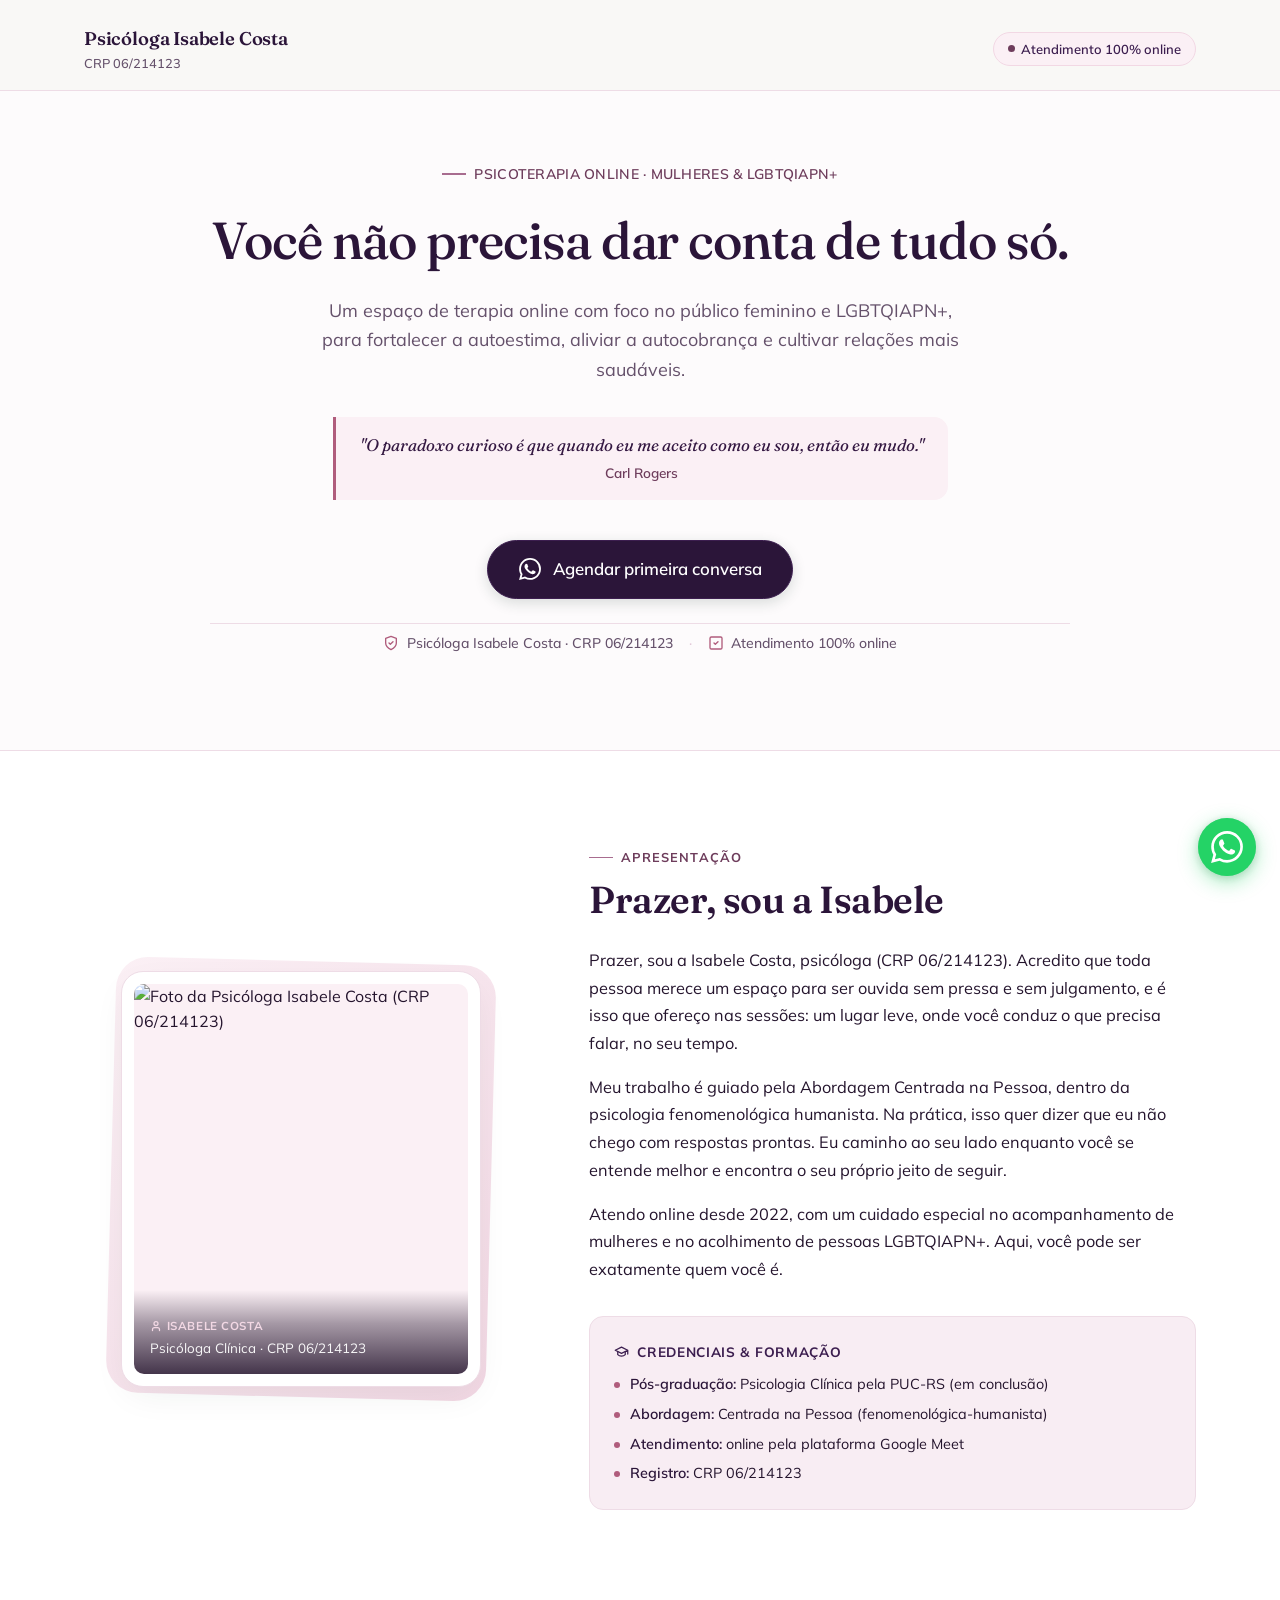
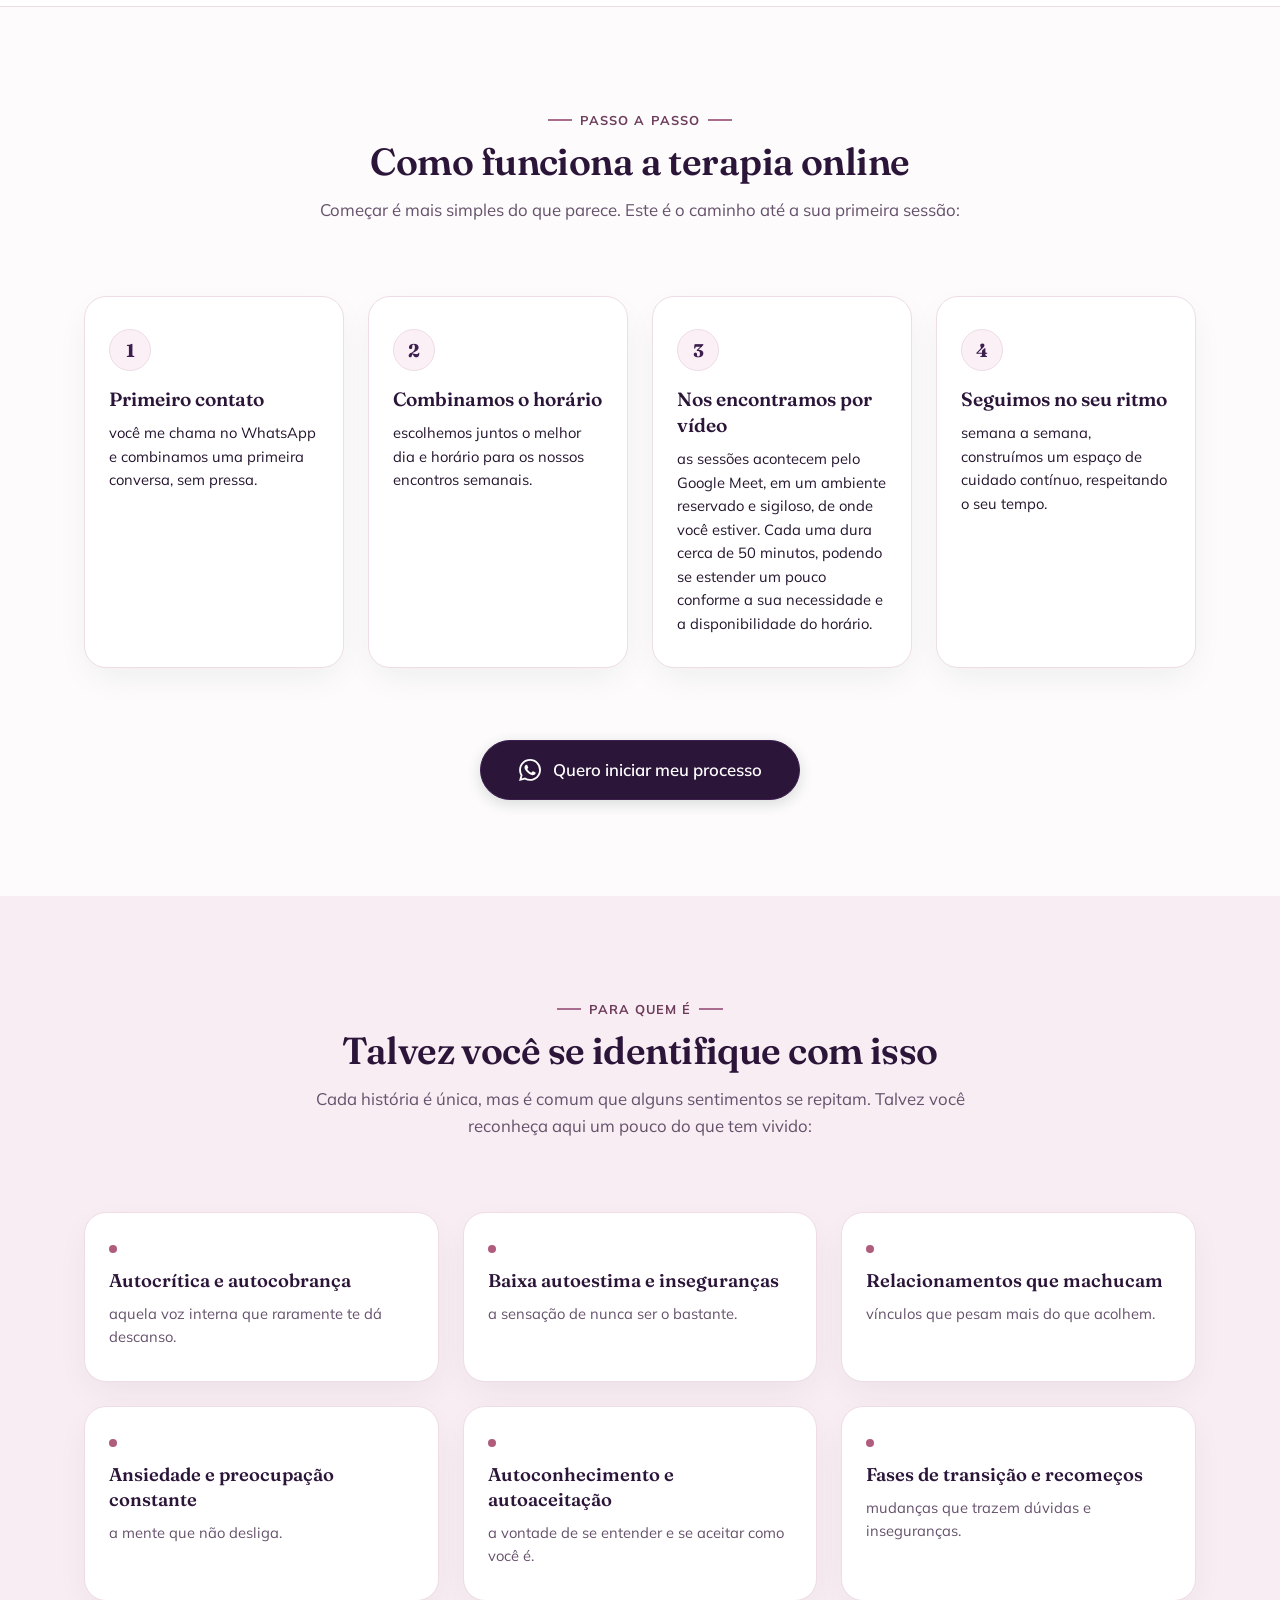
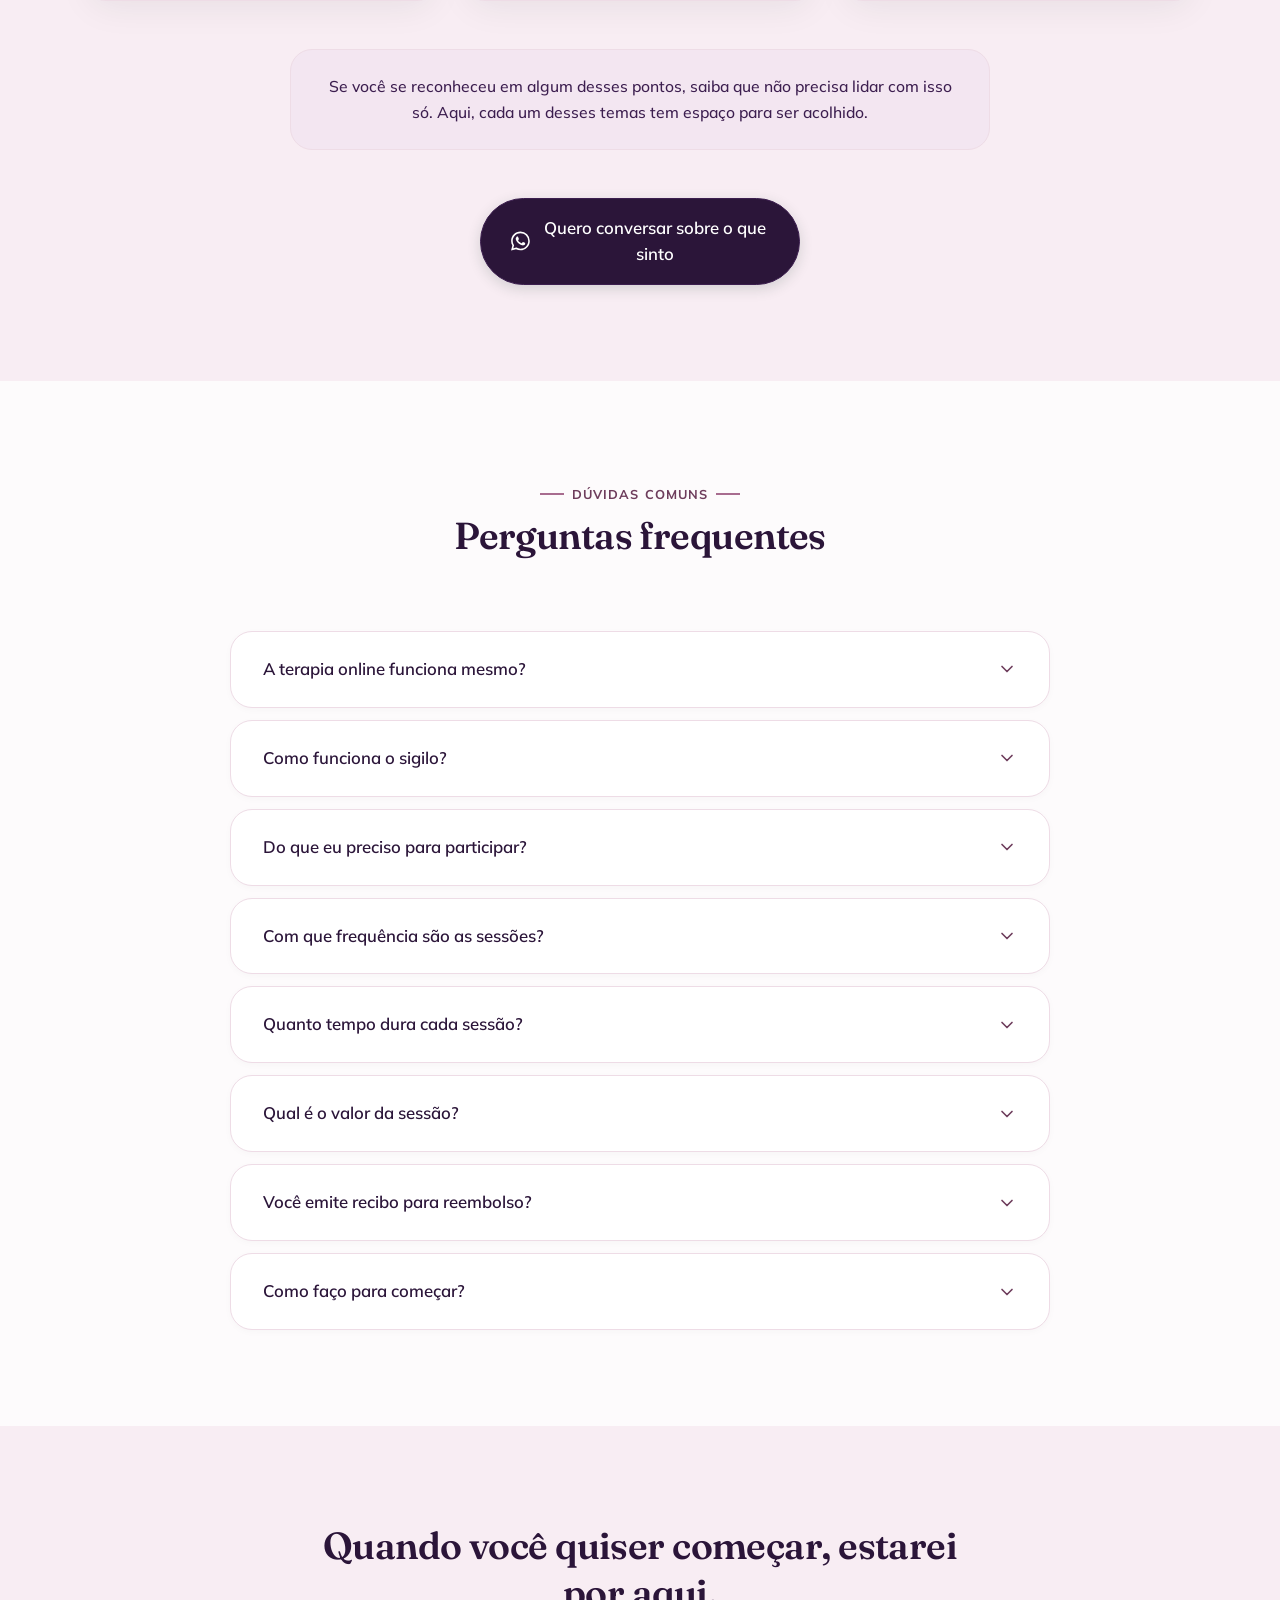
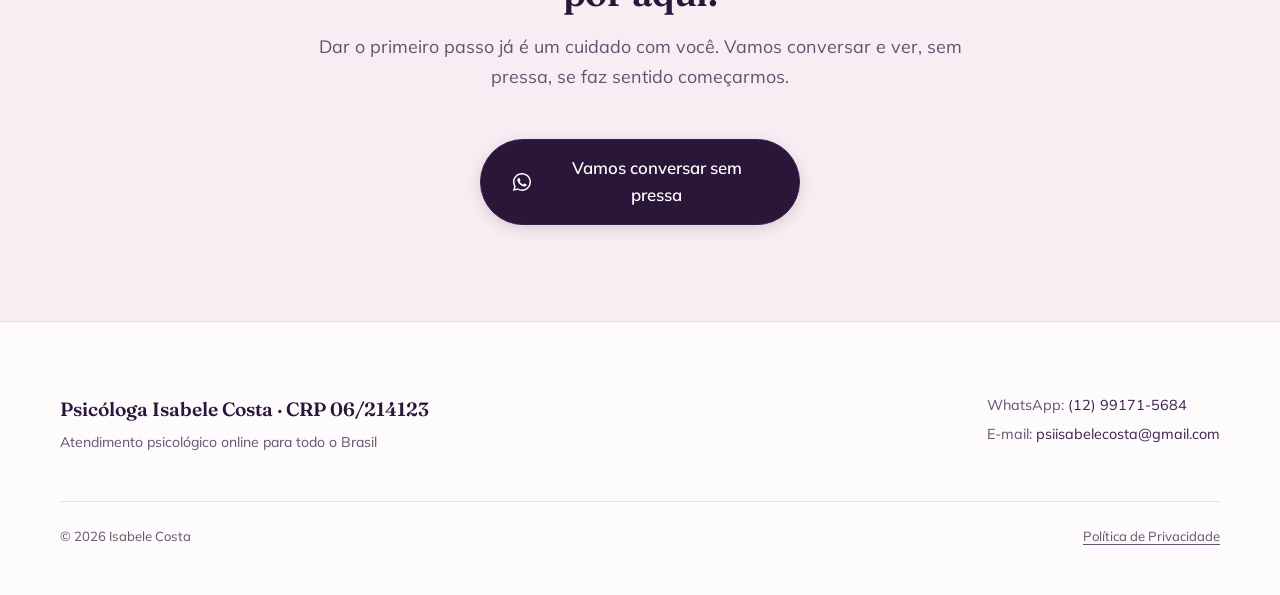
==== commit a4c8dadc: "refactor: optimize hero layout and configure deployment Realign the hero section to a centered, sing" ====
--- a/landing-page-hero.html
+++ b/landing-page-hero.html
@@ -198,17 +198,15 @@
     }
 
     .hero-grid {
-      display: grid;
-      grid-template-columns: 1fr;
-      gap: var(--space-2xl);
-      align-items: center;
+      display: flex;
+      flex-direction: column;
+      align-items: center;
+      text-align: center;
+      max-width: 860px;
+      margin: 0 auto;
     }
 
     @media (min-width: 900px) {
-      .hero-grid {
-        grid-template-columns: 1.15fr 0.85fr;
-        gap: var(--space-3xl);
-      }
       .hero-section {
         padding-top: var(--space-3xl);
         padding-bottom: var(--space-4xl);
@@ -219,7 +217,10 @@
     .hero-content {
       display: flex;
       flex-direction: column;
+      align-items: center;
+      text-align: center;
       gap: var(--space-lg);
+      width: 100%;
     }
 
     .hero-eyebrow {
@@ -333,6 +334,7 @@
       display: flex;
       flex-wrap: wrap;
       align-items: center;
+      justify-content: center;
       gap: var(--space-md);
       font-size: 0.875rem;
       color: var(--color-text-muted);
@@ -1433,38 +1435,6 @@
 
           </div>
 
-          <!-- Coluna 2: Espaço reservado para a Foto da Psicóloga (Placeholder) -->
-          <div class="hero-media">
-            <div class="photo-card-wrapper">
-              <div class="photo-backdrop"></div>
-              
-              <div class="photo-card">
-                <div class="photo-placeholder">
-                  <!-- Foto profissional da Psicóloga Isabele Costa -->
-                  <img 
-                    src="assets/foto/foto-isabele-costa.webp" 
-                    alt="Foto profissional da Psicóloga Isabele Costa (CRP 06/214123)" 
-                    class="photo-img"
-                    loading="lazy"
-                  />
-                  
-                  <!-- Selo flutuante de acolhimento ético -->
-                  <div class="photo-overlay-card">
-                    <div class="photo-badge-icon">
-                      <svg width="18" height="18" viewBox="0 0 24 24" fill="none" stroke="currentColor" stroke-width="2" stroke-linecap="round" stroke-linejoin="round">
-                        <path d="M19 14c1.49-1.46 3-3.21 3-5.5A5.5 5.5 0 0 0 16.5 3c-1.76 0-3 .5-4.5 2-1.5-1.5-2.74-2-4.5-2A5.5 5.5 0 0 0 2 8.5c0 2.3 1.5 4.05 3 5.5l7 7Z"/>
-                      </svg>
-                    </div>
-                    <div>
-                      <p class="photo-badge-title">Espaço Seguro & Confidencial</p>
-                      <p class="photo-badge-desc">Atendimento ético conforme o CFP</p>
-                    </div>
-                  </div>
-                </div>
-              </div>
-            </div>
-          </div>
-
         </div>
       </div>
     </section>
@@ -1482,7 +1452,7 @@
               <div class="about-photo-card">
                 <div class="about-photo-placeholder">
                   <img 
-                    src="assets/foto/foto-isabele-costa-2.jpg" 
+                    src="assets/foto/foto-isabele-costa.webp" 
                     alt="Foto da Psicóloga Isabele Costa (CRP 06/214123)" 
                     class="about-img"
                     loading="lazy"
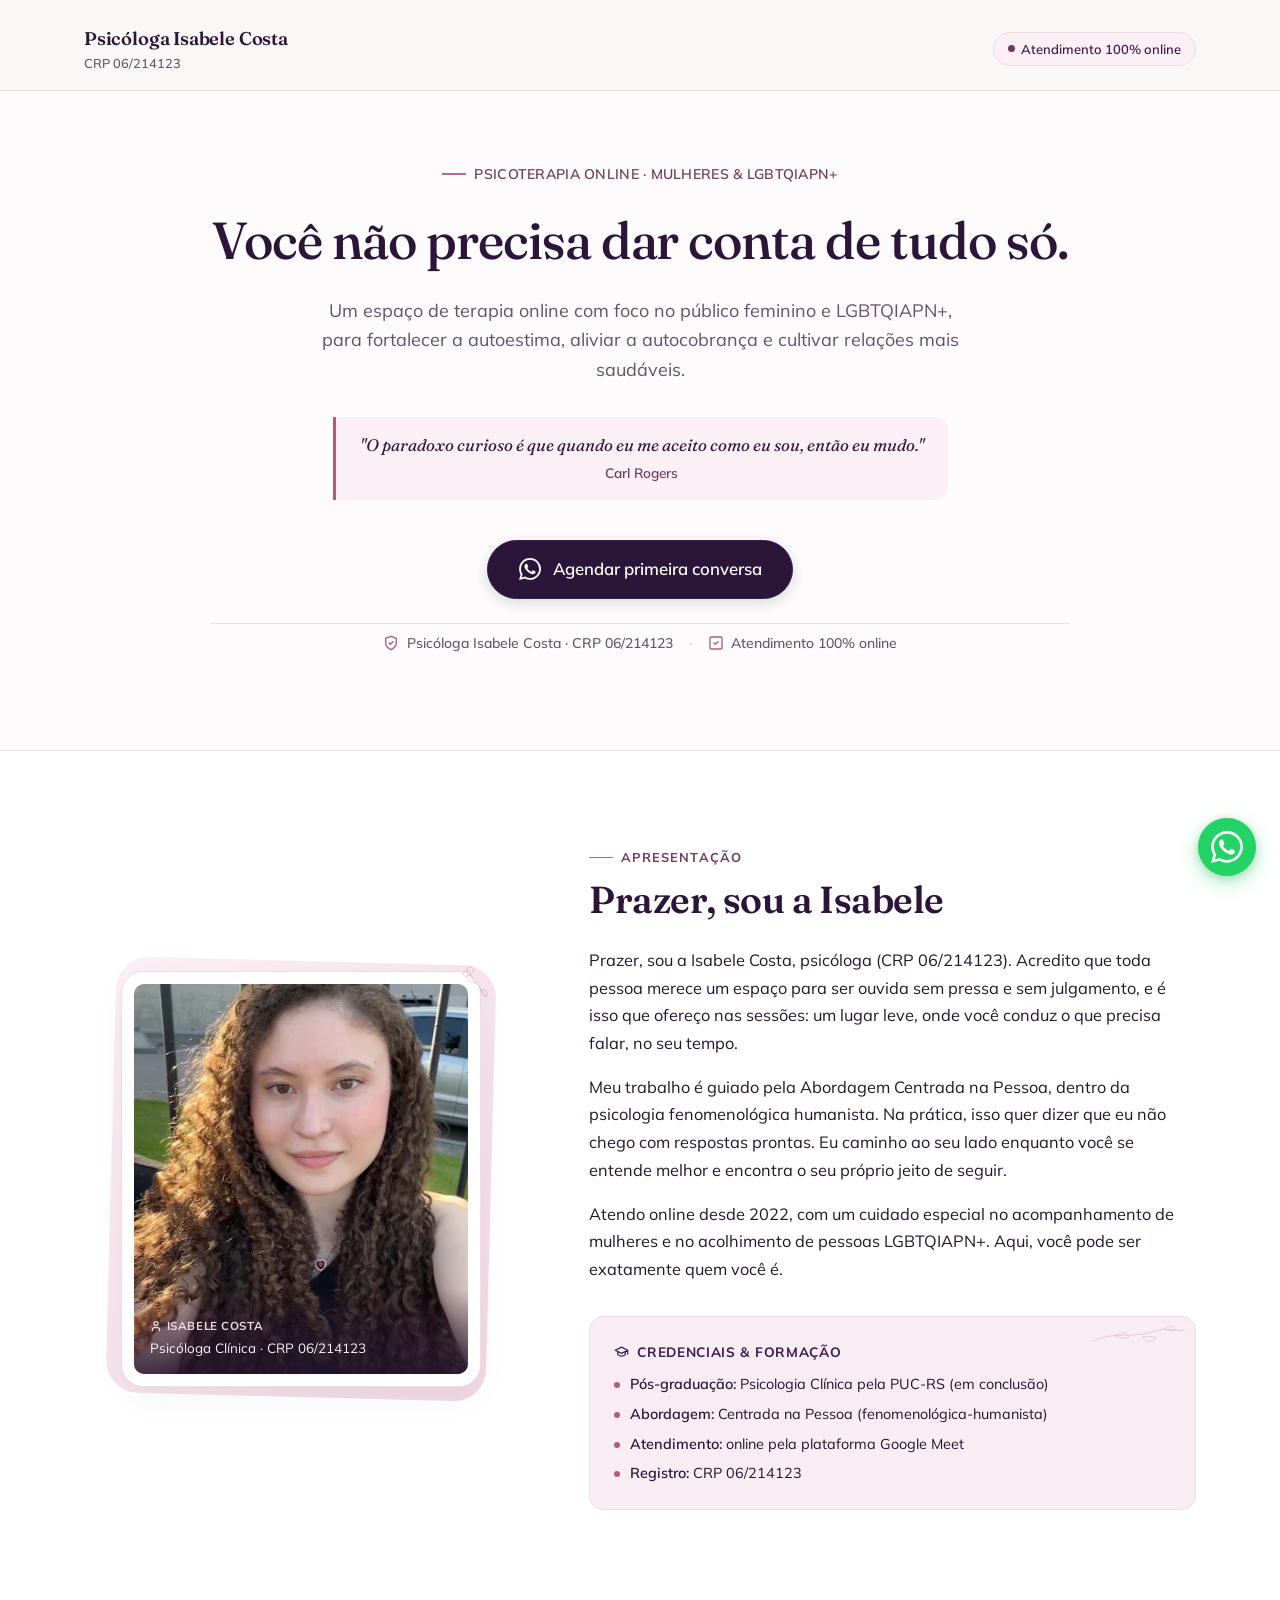
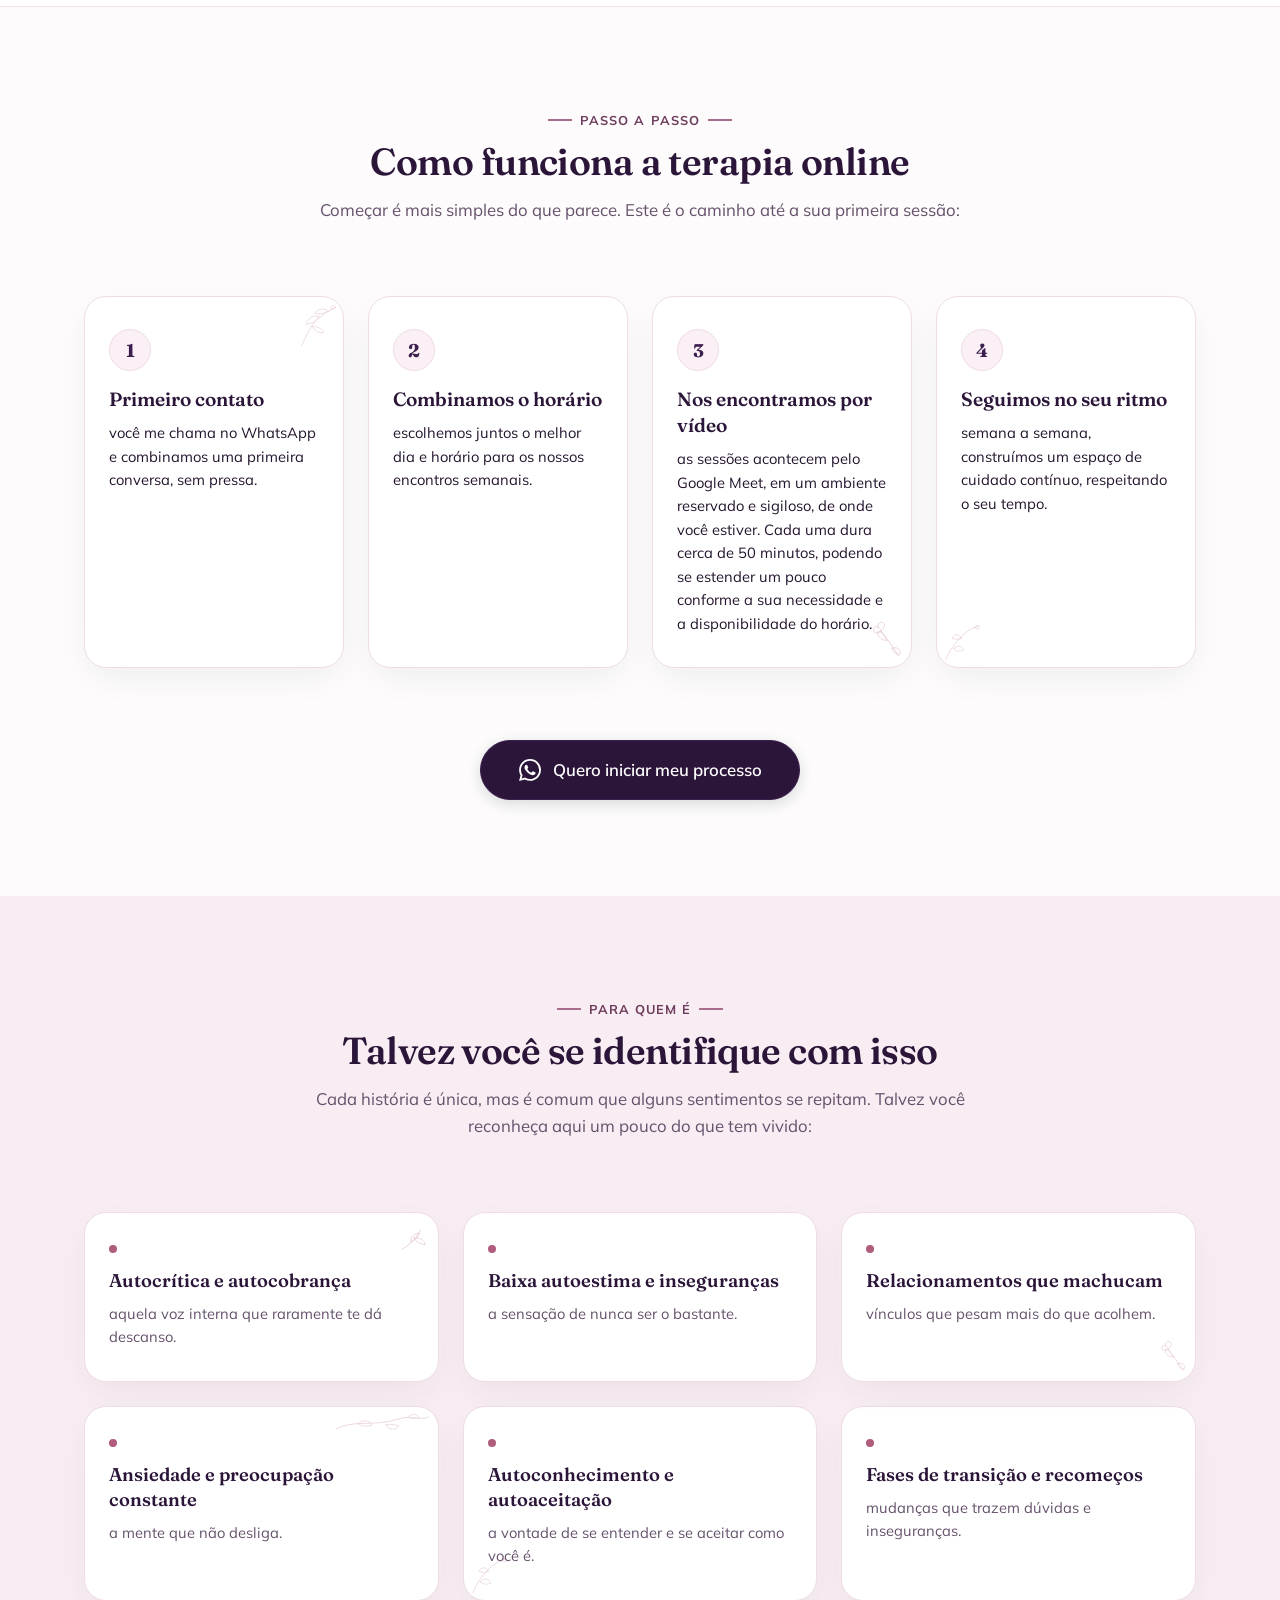
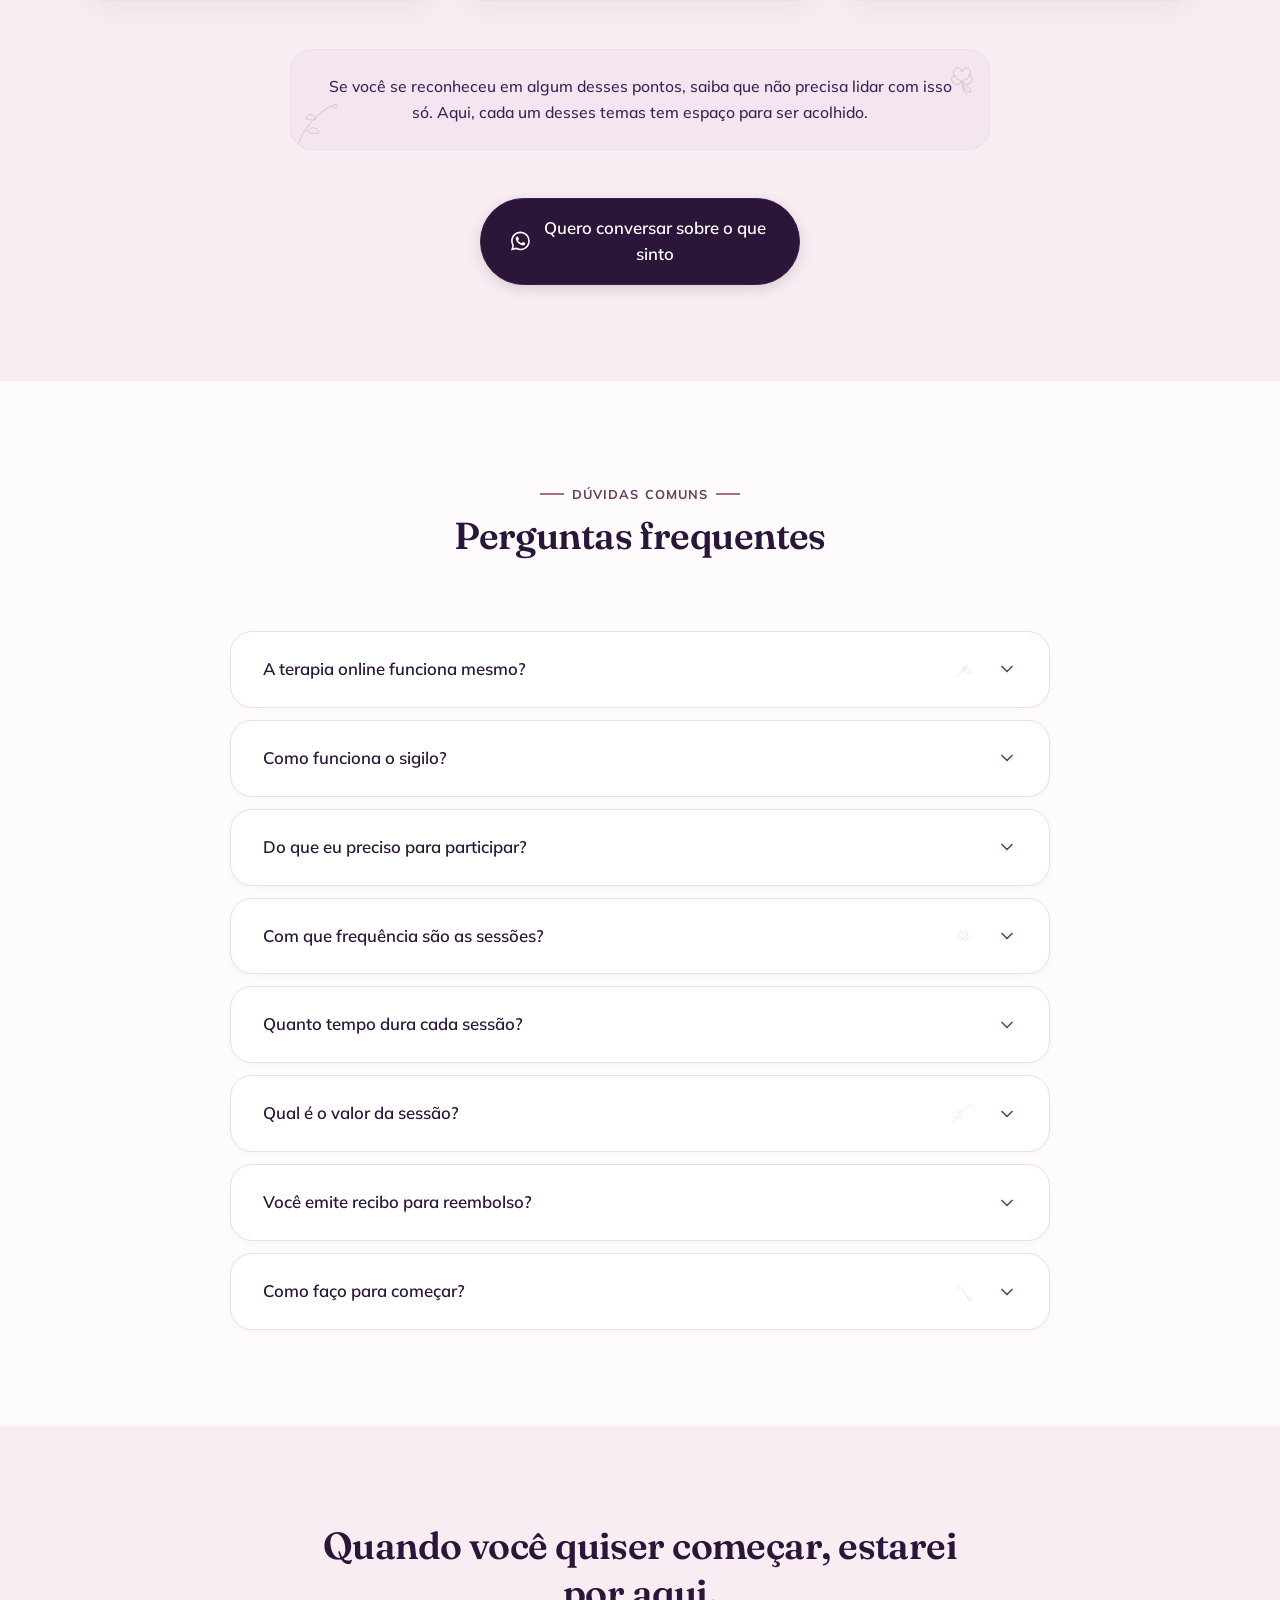
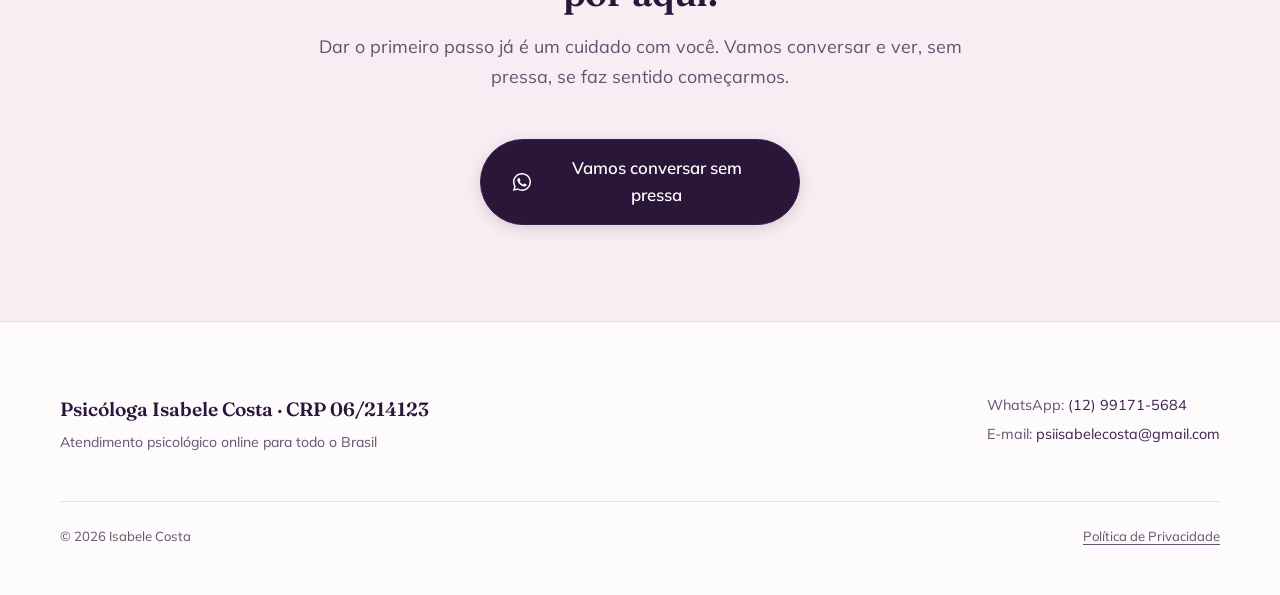
==== commit d24ec320: "feat: add decorative floral ornaments to UI Incorporate handcrafted floral SVG elements to the photo" ====
--- a/landing-page-hero.html
+++ b/landing-page-hero.html
@@ -1344,6 +1344,32 @@
         opacity: 0;
       }
     }
+
+    /* Detalhes Botânicos Artesanais para Cards e Molduras */
+    .card-floral-ornament {
+      position: absolute;
+      pointer-events: none;
+      user-select: none;
+      z-index: 1;
+    }
+    @media (max-width: 639px) {
+      .card-floral-ornament {
+        display: none;
+      }
+    }
+    .faq-question-floral {
+      pointer-events: none;
+      user-select: none;
+      display: inline-flex;
+      align-items: center;
+      margin-left: auto;
+      margin-right: 0.5rem;
+    }
+    @media (max-width: 639px) {
+      .faq-question-floral {
+        display: none;
+      }
+    }
   </style>
 </head>
 <body>
@@ -1449,7 +1475,15 @@
             <div class="about-photo-wrapper">
               <div class="about-photo-backdrop"></div>
               
-              <div class="about-photo-card">
+              <div class="about-photo-card" style="position: relative; overflow: visible;">
+                <!-- Detalhe botânico artesanal no canto da moldura da foto -->
+                <svg class="card-floral-ornament" style="top: -10px; right: -10px; opacity: 0.38;" width="38" height="38" viewBox="0 0 54 54" fill="none" xmlns="http://www.w3.org/2000/svg" aria-hidden="true">
+                  <path d="M48 50 C 42 38, 32 28, 26 18" stroke="#b05c7c" stroke-width="1.1" stroke-linecap="round"/>
+                  <path d="M40 40 C 47 38, 52 42, 50 48 C 44 48, 40 44, 40 40 Z" stroke="#b05c7c" stroke-width="0.95" stroke-linecap="round"/>
+                  <path d="M33 30 C 25 30, 20 24, 22 18 C 28 20, 31 25, 33 30 Z" stroke="#b05c7c" stroke-width="0.95" stroke-linecap="round"/>
+                  <path d="M26 18 C 24 12, 17 10, 16 16 C 16 22, 23 21, 26 18 Z" stroke="#b05c7c" stroke-width="1.0" stroke-linecap="round"/>
+                  <path d="M22 14 C 20 8, 25 5, 29 8 C 32 11, 29 16, 26 18" stroke="#b05c7c" stroke-width="1.0" stroke-linecap="round"/>
+                </svg>
                 <div class="about-photo-placeholder">
                   <img 
                     src="assets/foto/foto-isabele-costa.webp" 
@@ -1499,7 +1533,14 @@
             </div>
 
             <!-- Credenciais como lista simples e organizada -->
-            <div class="about-credentials">
+            <div class="about-credentials" style="position: relative; overflow: hidden;">
+              <!-- Detalhe botânico sutil correndo na borda superior direita -->
+              <svg class="card-floral-ornament" style="top: 6px; right: 8px; opacity: 0.24;" width="96" height="24" viewBox="0 0 96 24" fill="none" xmlns="http://www.w3.org/2000/svg" aria-hidden="true">
+                <path d="M2 18 C 20 8, 42 16, 64 8 C 76 4, 88 10, 94 6" stroke="#b05c7c" stroke-width="1.0" stroke-linecap="round"/>
+                <path d="M24 13 C 28 8, 36 9, 38 14 C 33 16, 27 15, 24 13 Z" stroke="#b05c7c" stroke-width="0.9" stroke-linecap="round"/>
+                <path d="M52 14 C 54 19, 62 20, 65 15 C 60 13, 55 13, 52 14 Z" stroke="#b05c7c" stroke-width="0.9" stroke-linecap="round"/>
+                <path d="M74 6 C 78 2, 84 3, 85 7 C 80 8, 76 7, 74 6 Z" stroke="#b05c7c" stroke-width="0.85" stroke-linecap="round"/>
+              </svg>
               <div class="about-credentials-title">
                 <svg width="15" height="15" viewBox="0 0 24 24" fill="none" stroke="currentColor" stroke-width="2" stroke-linecap="round" stroke-linejoin="round">
                   <path d="M22 10v6M2 10l10-5 10 5-10 5z"/>
@@ -1556,7 +1597,15 @@
         <div class="steps-grid">
           
           <!-- Passo 1 -->
-          <div class="step-card">
+          <div class="step-card" style="position: relative; overflow: hidden;">
+            <!-- Ramo botânico no canto superior direito -->
+            <svg class="card-floral-ornament" style="top: 6px; right: 6px; transform: scaleX(-1); opacity: 0.28;" width="44" height="44" viewBox="0 0 60 60" fill="none" xmlns="http://www.w3.org/2000/svg" aria-hidden="true">
+              <path d="M2 6 C 14 12, 28 20, 36 34 C 42 44, 46 54, 48 58" stroke="#b05c7c" stroke-width="1.1" stroke-linecap="round"/>
+              <path d="M12 11 C 18 6, 26 8, 30 14 C 24 16, 17 14, 12 11 Z" stroke="#b05c7c" stroke-width="1.0" stroke-linecap="round" stroke-linejoin="round"/>
+              <path d="M25 18 C 34 16, 40 22, 42 29 C 34 29, 28 24, 25 18 Z" stroke="#b05c7c" stroke-width="1.0" stroke-linecap="round" stroke-linejoin="round"/>
+              <path d="M34 32 C 30 38, 24 42, 18 40 C 20 34, 28 32, 34 32 Z" stroke="#b05c7c" stroke-width="0.95" stroke-linecap="round"/>
+              <path d="M2 6 C 5 2, 9 4, 8 7 C 7 9, 3 8, 2 6 Z" stroke="#b05c7c" stroke-width="0.9" stroke-linecap="round"/>
+            </svg>
             <div class="step-number-badge">1</div>
             <h3 class="step-title">Primeiro contato</h3>
             <p class="step-desc">
@@ -1574,7 +1623,15 @@
           </div>
 
           <!-- Passo 3 -->
-          <div class="step-card">
+          <div class="step-card" style="position: relative; overflow: hidden;">
+            <!-- Florzinha botânica no canto inferior direito -->
+            <svg class="card-floral-ornament" style="bottom: 8px; right: 8px; opacity: 0.32;" width="42" height="42" viewBox="0 0 54 54" fill="none" xmlns="http://www.w3.org/2000/svg" aria-hidden="true">
+              <path d="M48 50 C 42 38, 32 28, 26 18" stroke="#b05c7c" stroke-width="1.1" stroke-linecap="round"/>
+              <path d="M40 40 C 47 38, 52 42, 50 48 C 44 48, 40 44, 40 40 Z" stroke="#b05c7c" stroke-width="0.95" stroke-linecap="round"/>
+              <path d="M33 30 C 25 30, 20 24, 22 18 C 28 20, 31 25, 33 30 Z" stroke="#b05c7c" stroke-width="0.95" stroke-linecap="round"/>
+              <path d="M26 18 C 24 12, 17 10, 16 16 C 16 22, 23 21, 26 18 Z" stroke="#b05c7c" stroke-width="1.0" stroke-linecap="round"/>
+              <path d="M22 14 C 20 8, 25 5, 29 8 C 32 11, 29 16, 26 18" stroke="#b05c7c" stroke-width="1.0" stroke-linecap="round"/>
+            </svg>
             <div class="step-number-badge">3</div>
             <h3 class="step-title">Nos encontramos por vídeo</h3>
             <p class="step-desc">
@@ -1583,7 +1640,14 @@
           </div>
 
           <!-- Passo 4 -->
-          <div class="step-card">
+          <div class="step-card" style="position: relative; overflow: hidden;">
+            <!-- Haste botânica sutil no canto inferior esquerdo -->
+            <svg class="card-floral-ornament" style="bottom: 6px; left: 6px; opacity: 0.28;" width="38" height="38" viewBox="0 0 50 50" fill="none" xmlns="http://www.w3.org/2000/svg" aria-hidden="true">
+              <path d="M4 48 C 8 36, 16 26, 26 16 C 32 10, 40 6, 46 4" stroke="#b05c7c" stroke-width="1.05" stroke-linecap="round"/>
+              <path d="M14 34 C 18 28, 26 30, 27 36 C 21 38, 16 37, 14 34 Z" stroke="#b05c7c" stroke-width="0.95" stroke-linecap="round"/>
+              <path d="M24 20 C 22 14, 14 14, 12 20 C 17 22, 22 22, 24 20 Z" stroke="#b05c7c" stroke-width="0.95" stroke-linecap="round"/>
+              <path d="M42 6 C 44 2, 49 3, 48 7 C 46 9, 43 8, 42 6 Z" stroke="#b05c7c" stroke-width="0.9" stroke-linecap="round"/>
+            </svg>
             <div class="step-number-badge">4</div>
             <h3 class="step-title">Seguimos no seu ritmo</h3>
             <p class="step-desc">
@@ -1635,7 +1699,13 @@
         <div class="topics-grid">
           
           <!-- Tema 1 -->
-          <div class="topic-card">
+          <div class="topic-card" style="position: relative; overflow: hidden;">
+            <!-- Folhinhas duplas no canto superior direito -->
+            <svg class="card-floral-ornament" style="top: 10px; right: 10px; opacity: 0.3;" width="30" height="30" viewBox="0 0 32 32" fill="none" xmlns="http://www.w3.org/2000/svg" aria-hidden="true">
+              <path d="M4 28 C 12 24, 18 18, 24 8" stroke="#b05c7c" stroke-width="0.95" stroke-linecap="round"/>
+              <path d="M14 20 C 13 14, 18 11, 23 11 C 21 16, 17 19, 14 20 Z" stroke="#b05c7c" stroke-width="0.9" stroke-linecap="round"/>
+              <path d="M17 16 C 23 15, 28 18, 29 23 C 24 23, 19 20, 17 16 Z" stroke="#b05c7c" stroke-width="0.9" stroke-linecap="round"/>
+            </svg>
             <div class="topic-indicator"></div>
             <h3 class="topic-title">Autocrítica e autocobrança</h3>
             <p class="topic-desc">
@@ -1653,7 +1723,15 @@
           </div>
 
           <!-- Tema 3 -->
-          <div class="topic-card">
+          <div class="topic-card" style="position: relative; overflow: hidden;">
+            <!-- Botão floral delicado no canto inferior direito -->
+            <svg class="card-floral-ornament" style="bottom: 8px; right: 8px; opacity: 0.3;" width="36" height="36" viewBox="0 0 54 54" fill="none" xmlns="http://www.w3.org/2000/svg" aria-hidden="true">
+              <path d="M48 50 C 42 38, 32 28, 26 18" stroke="#b05c7c" stroke-width="1.1" stroke-linecap="round"/>
+              <path d="M40 40 C 47 38, 52 42, 50 48 C 44 48, 40 44, 40 40 Z" stroke="#b05c7c" stroke-width="0.95" stroke-linecap="round"/>
+              <path d="M33 30 C 25 30, 20 24, 22 18 C 28 20, 31 25, 33 30 Z" stroke="#b05c7c" stroke-width="0.95" stroke-linecap="round"/>
+              <path d="M26 18 C 24 12, 17 10, 16 16 C 16 22, 23 21, 26 18 Z" stroke="#b05c7c" stroke-width="1.0" stroke-linecap="round"/>
+              <path d="M22 14 C 20 8, 25 5, 29 8 C 32 11, 29 16, 26 18" stroke="#b05c7c" stroke-width="1.0" stroke-linecap="round"/>
+            </svg>
             <div class="topic-indicator"></div>
             <h3 class="topic-title">Relacionamentos que machucam</h3>
             <p class="topic-desc">
@@ -1662,7 +1740,14 @@
           </div>
 
           <!-- Tema 4 -->
-          <div class="topic-card">
+          <div class="topic-card" style="position: relative; overflow: hidden;">
+            <!-- Gavinha sutil correndo na borda superior -->
+            <svg class="card-floral-ornament" style="top: 4px; right: 8px; opacity: 0.24;" width="96" height="24" viewBox="0 0 96 24" fill="none" xmlns="http://www.w3.org/2000/svg" aria-hidden="true">
+              <path d="M2 18 C 20 8, 42 16, 64 8 C 76 4, 88 10, 94 6" stroke="#b05c7c" stroke-width="1.0" stroke-linecap="round"/>
+              <path d="M24 13 C 28 8, 36 9, 38 14 C 33 16, 27 15, 24 13 Z" stroke="#b05c7c" stroke-width="0.9" stroke-linecap="round"/>
+              <path d="M52 14 C 54 19, 62 20, 65 15 C 60 13, 55 13, 52 14 Z" stroke="#b05c7c" stroke-width="0.9" stroke-linecap="round"/>
+              <path d="M74 6 C 78 2, 84 3, 85 7 C 80 8, 76 7, 74 6 Z" stroke="#b05c7c" stroke-width="0.85" stroke-linecap="round"/>
+            </svg>
             <div class="topic-indicator"></div>
             <h3 class="topic-title">Ansiedade e preocupação constante</h3>
             <p class="topic-desc">
@@ -1671,7 +1756,14 @@
           </div>
 
           <!-- Tema 5 -->
-          <div class="topic-card">
+          <div class="topic-card" style="position: relative; overflow: hidden;">
+            <!-- Haste botânica sutil no canto inferior esquerdo -->
+            <svg class="card-floral-ornament" style="bottom: 6px; left: 6px; opacity: 0.28;" width="38" height="38" viewBox="0 0 50 50" fill="none" xmlns="http://www.w3.org/2000/svg" aria-hidden="true">
+              <path d="M4 48 C 8 36, 16 26, 26 16 C 32 10, 40 6, 46 4" stroke="#b05c7c" stroke-width="1.05" stroke-linecap="round"/>
+              <path d="M14 34 C 18 28, 26 30, 27 36 C 21 38, 16 37, 14 34 Z" stroke="#b05c7c" stroke-width="0.95" stroke-linecap="round"/>
+              <path d="M24 20 C 22 14, 14 14, 12 20 C 17 22, 22 22, 24 20 Z" stroke="#b05c7c" stroke-width="0.95" stroke-linecap="round"/>
+              <path d="M42 6 C 44 2, 49 3, 48 7 C 46 9, 43 8, 42 6 Z" stroke="#b05c7c" stroke-width="0.9" stroke-linecap="round"/>
+            </svg>
             <div class="topic-indicator"></div>
             <h3 class="topic-title">Autoconhecimento e autoaceitação</h3>
             <p class="topic-desc">
@@ -1691,7 +1783,21 @@
         </div>
 
         <!-- Fechamento da Seção -->
-        <div class="topics-closing">
+        <div class="topics-closing" style="position: relative; overflow: hidden;">
+          <!-- Detalhes florais variados nos cantos do quadro de acolhimento -->
+          <svg class="card-floral-ornament" style="top: 8px; right: 8px; opacity: 0.34;" width="38" height="38" viewBox="0 0 40 40" fill="none" xmlns="http://www.w3.org/2000/svg" aria-hidden="true">
+            <path d="M20 14 C 17 8, 11 10, 11 16 C 11 21, 16 22, 20 25 C 24 22, 29 21, 29 16 C 29 10, 23 8, 20 14 Z" stroke="#b05c7c" stroke-width="1.0" stroke-linecap="round"/>
+            <path d="M13 18 C 7 19, 8 26, 14 28 C 17 28, 19 25, 20 25" stroke="#b05c7c" stroke-width="0.95" stroke-linecap="round"/>
+            <path d="M27 18 C 33 19, 32 26, 26 28 C 23 28, 21 25, 20 25" stroke="#b05c7c" stroke-width="0.95" stroke-linecap="round"/>
+            <path d="M20 25 C 20 31, 22 36, 25 38" stroke="#b05c7c" stroke-width="0.9" stroke-linecap="round"/>
+            <path d="M21 29 C 26 29, 30 33, 29 36 C 24 35, 22 32, 21 29 Z" stroke="#b05c7c" stroke-width="0.85" stroke-linecap="round"/>
+          </svg>
+          <svg class="card-floral-ornament" style="bottom: 4px; left: 4px; opacity: 0.3;" width="44" height="44" viewBox="0 0 50 50" fill="none" xmlns="http://www.w3.org/2000/svg" aria-hidden="true">
+            <path d="M4 48 C 8 36, 16 26, 26 16 C 32 10, 40 6, 46 4" stroke="#b05c7c" stroke-width="1.05" stroke-linecap="round"/>
+            <path d="M14 34 C 18 28, 26 30, 27 36 C 21 38, 16 37, 14 34 Z" stroke="#b05c7c" stroke-width="0.95" stroke-linecap="round"/>
+            <path d="M24 20 C 22 14, 14 14, 12 20 C 17 22, 22 22, 24 20 Z" stroke="#b05c7c" stroke-width="0.95" stroke-linecap="round"/>
+            <path d="M42 6 C 44 2, 49 3, 48 7 C 46 9, 43 8, 42 6 Z" stroke="#b05c7c" stroke-width="0.9" stroke-linecap="round"/>
+          </svg>
           <p>
             Se você se reconheceu em algum desses pontos, saiba que não precisa lidar com isso só. Aqui, cada um desses temas tem espaço para ser acolhido.
           </p>
@@ -1739,6 +1845,13 @@
           <details class="faq-item">
             <summary class="faq-question">
               <span>A terapia online funciona mesmo?</span>
+              <span class="faq-question-floral">
+                <svg width="20" height="20" viewBox="0 0 32 32" fill="none" xmlns="http://www.w3.org/2000/svg" style="opacity: 0.25;" aria-hidden="true">
+                  <path d="M4 28 C 12 24, 18 18, 24 8" stroke="#b05c7c" stroke-width="0.95" stroke-linecap="round"/>
+                  <path d="M14 20 C 13 14, 18 11, 23 11 C 21 16, 17 19, 14 20 Z" stroke="#b05c7c" stroke-width="0.9" stroke-linecap="round"/>
+                  <path d="M17 16 C 23 15, 28 18, 29 23 C 24 23, 19 20, 17 16 Z" stroke="#b05c7c" stroke-width="0.9" stroke-linecap="round"/>
+                </svg>
+              </span>
               <svg class="faq-icon" viewBox="0 0 24 24" fill="none" stroke="currentColor" stroke-width="2" stroke-linecap="round" stroke-linejoin="round">
                 <polyline points="6 9 12 15 18 9"></polyline>
               </svg>
@@ -1778,6 +1891,13 @@
           <details class="faq-item">
             <summary class="faq-question">
               <span>Com que frequência são as sessões?</span>
+              <span class="faq-question-floral">
+                <svg width="20" height="20" viewBox="0 0 40 40" fill="none" xmlns="http://www.w3.org/2000/svg" style="opacity: 0.24;" aria-hidden="true">
+                  <path d="M20 14 C 17 8, 11 10, 11 16 C 11 21, 16 22, 20 25 C 24 22, 29 21, 29 16 C 29 10, 23 8, 20 14 Z" stroke="#b05c7c" stroke-width="1.0" stroke-linecap="round"/>
+                  <path d="M13 18 C 7 19, 8 26, 14 28 C 17 28, 19 25, 20 25" stroke="#b05c7c" stroke-width="0.95" stroke-linecap="round"/>
+                  <path d="M27 18 C 33 19, 32 26, 26 28 C 23 28, 21 25, 20 25" stroke="#b05c7c" stroke-width="0.95" stroke-linecap="round"/>
+                </svg>
+              </span>
               <svg class="faq-icon" viewBox="0 0 24 24" fill="none" stroke="currentColor" stroke-width="2" stroke-linecap="round" stroke-linejoin="round">
                 <polyline points="6 9 12 15 18 9"></polyline>
               </svg>
@@ -1804,6 +1924,13 @@
           <details class="faq-item">
             <summary class="faq-question">
               <span>Qual é o valor da sessão?</span>
+              <span class="faq-question-floral">
+                <svg width="22" height="22" viewBox="0 0 50 50" fill="none" xmlns="http://www.w3.org/2000/svg" style="opacity: 0.24;" aria-hidden="true">
+                  <path d="M4 48 C 8 36, 16 26, 26 16 C 32 10, 40 6, 46 4" stroke="#b05c7c" stroke-width="1.05" stroke-linecap="round"/>
+                  <path d="M14 34 C 18 28, 26 30, 27 36 C 21 38, 16 37, 14 34 Z" stroke="#b05c7c" stroke-width="0.95" stroke-linecap="round"/>
+                  <path d="M24 20 C 22 14, 14 14, 12 20 C 17 22, 22 22, 24 20 Z" stroke="#b05c7c" stroke-width="0.95" stroke-linecap="round"/>
+                </svg>
+              </span>
               <svg class="faq-icon" viewBox="0 0 24 24" fill="none" stroke="currentColor" stroke-width="2" stroke-linecap="round" stroke-linejoin="round">
                 <polyline points="6 9 12 15 18 9"></polyline>
               </svg>
@@ -1830,6 +1957,13 @@
           <details class="faq-item">
             <summary class="faq-question">
               <span>Como faço para começar?</span>
+              <span class="faq-question-floral">
+                <svg width="22" height="22" viewBox="0 0 54 54" fill="none" xmlns="http://www.w3.org/2000/svg" style="opacity: 0.28;" aria-hidden="true">
+                  <path d="M48 50 C 42 38, 32 28, 26 18" stroke="#b05c7c" stroke-width="1.1" stroke-linecap="round"/>
+                  <path d="M40 40 C 47 38, 52 42, 50 48 C 44 48, 40 44, 40 40 Z" stroke="#b05c7c" stroke-width="0.95" stroke-linecap="round"/>
+                  <path d="M26 18 C 24 12, 17 10, 16 16 C 16 22, 23 21, 26 18 Z" stroke="#b05c7c" stroke-width="1.0" stroke-linecap="round"/>
+                </svg>
+              </span>
               <svg class="faq-icon" viewBox="0 0 24 24" fill="none" stroke="currentColor" stroke-width="2" stroke-linecap="round" stroke-linejoin="round">
                 <polyline points="6 9 12 15 18 9"></polyline>
               </svg>
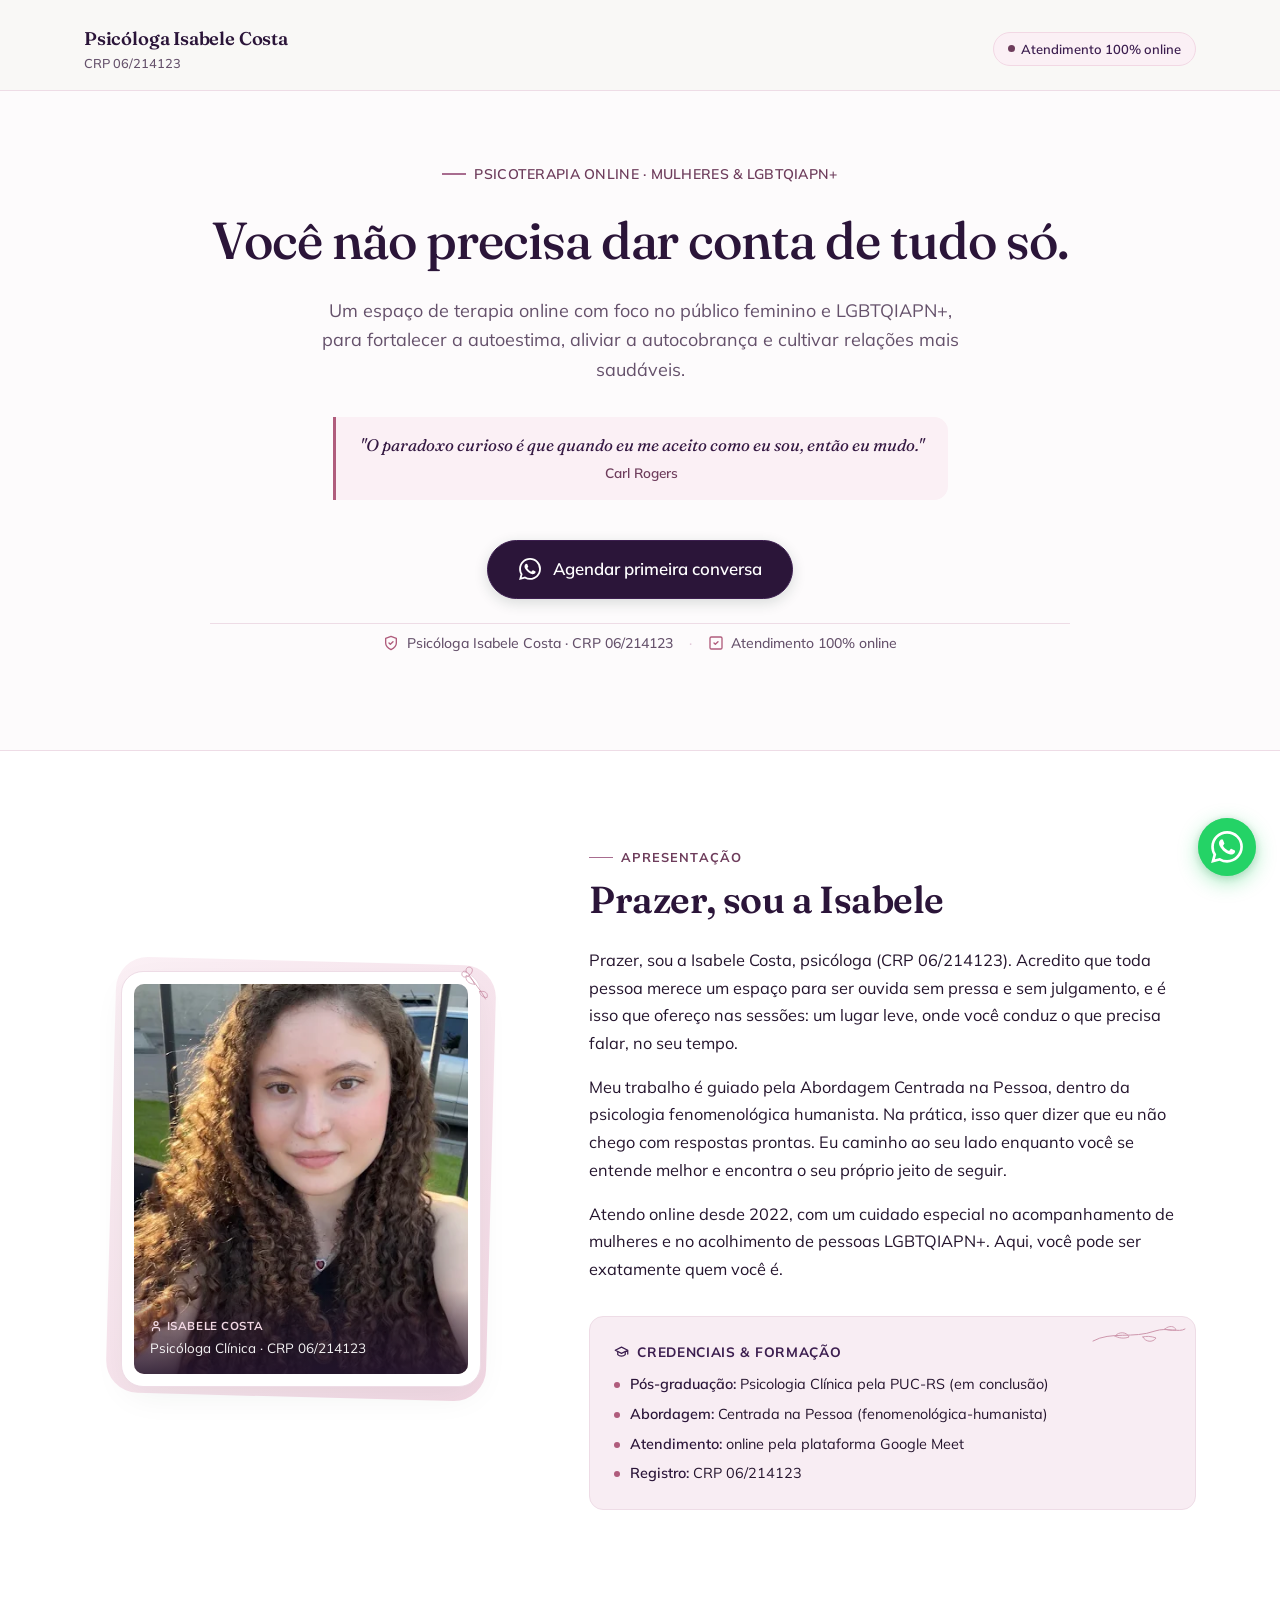
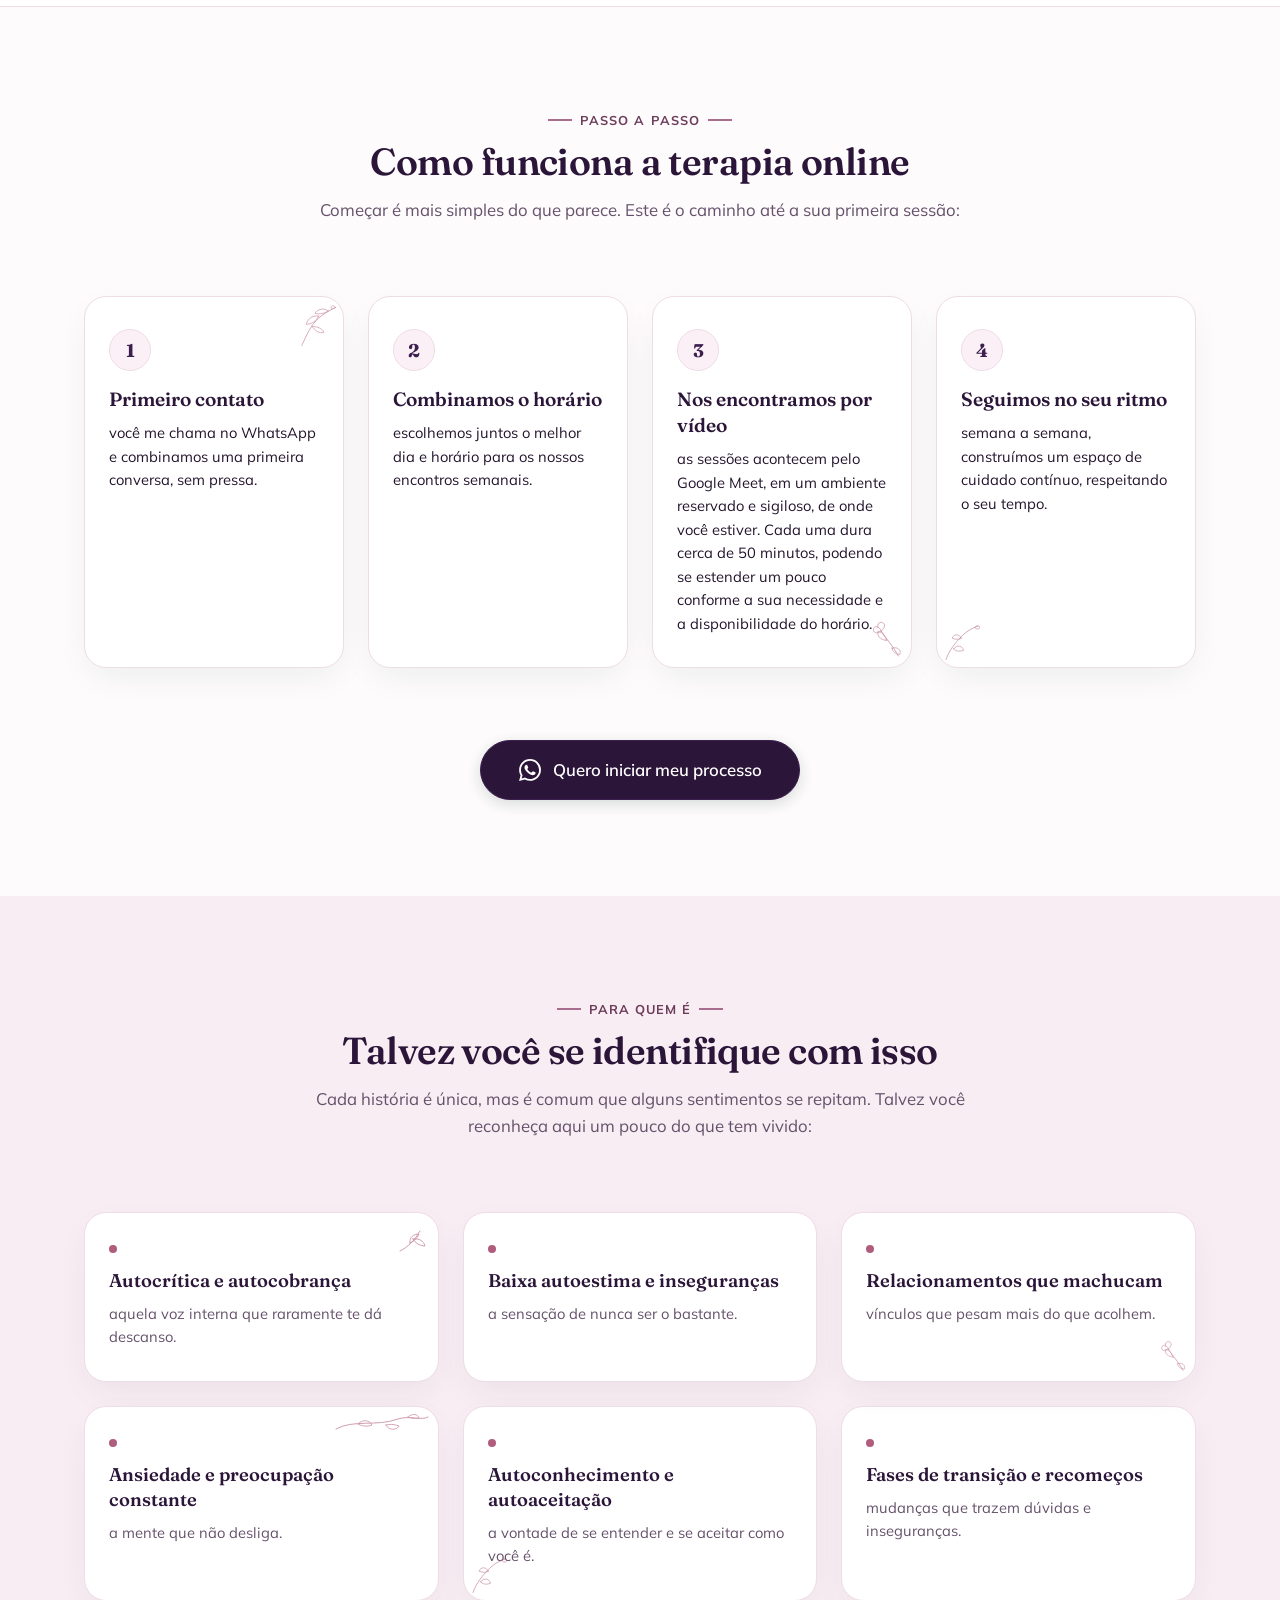
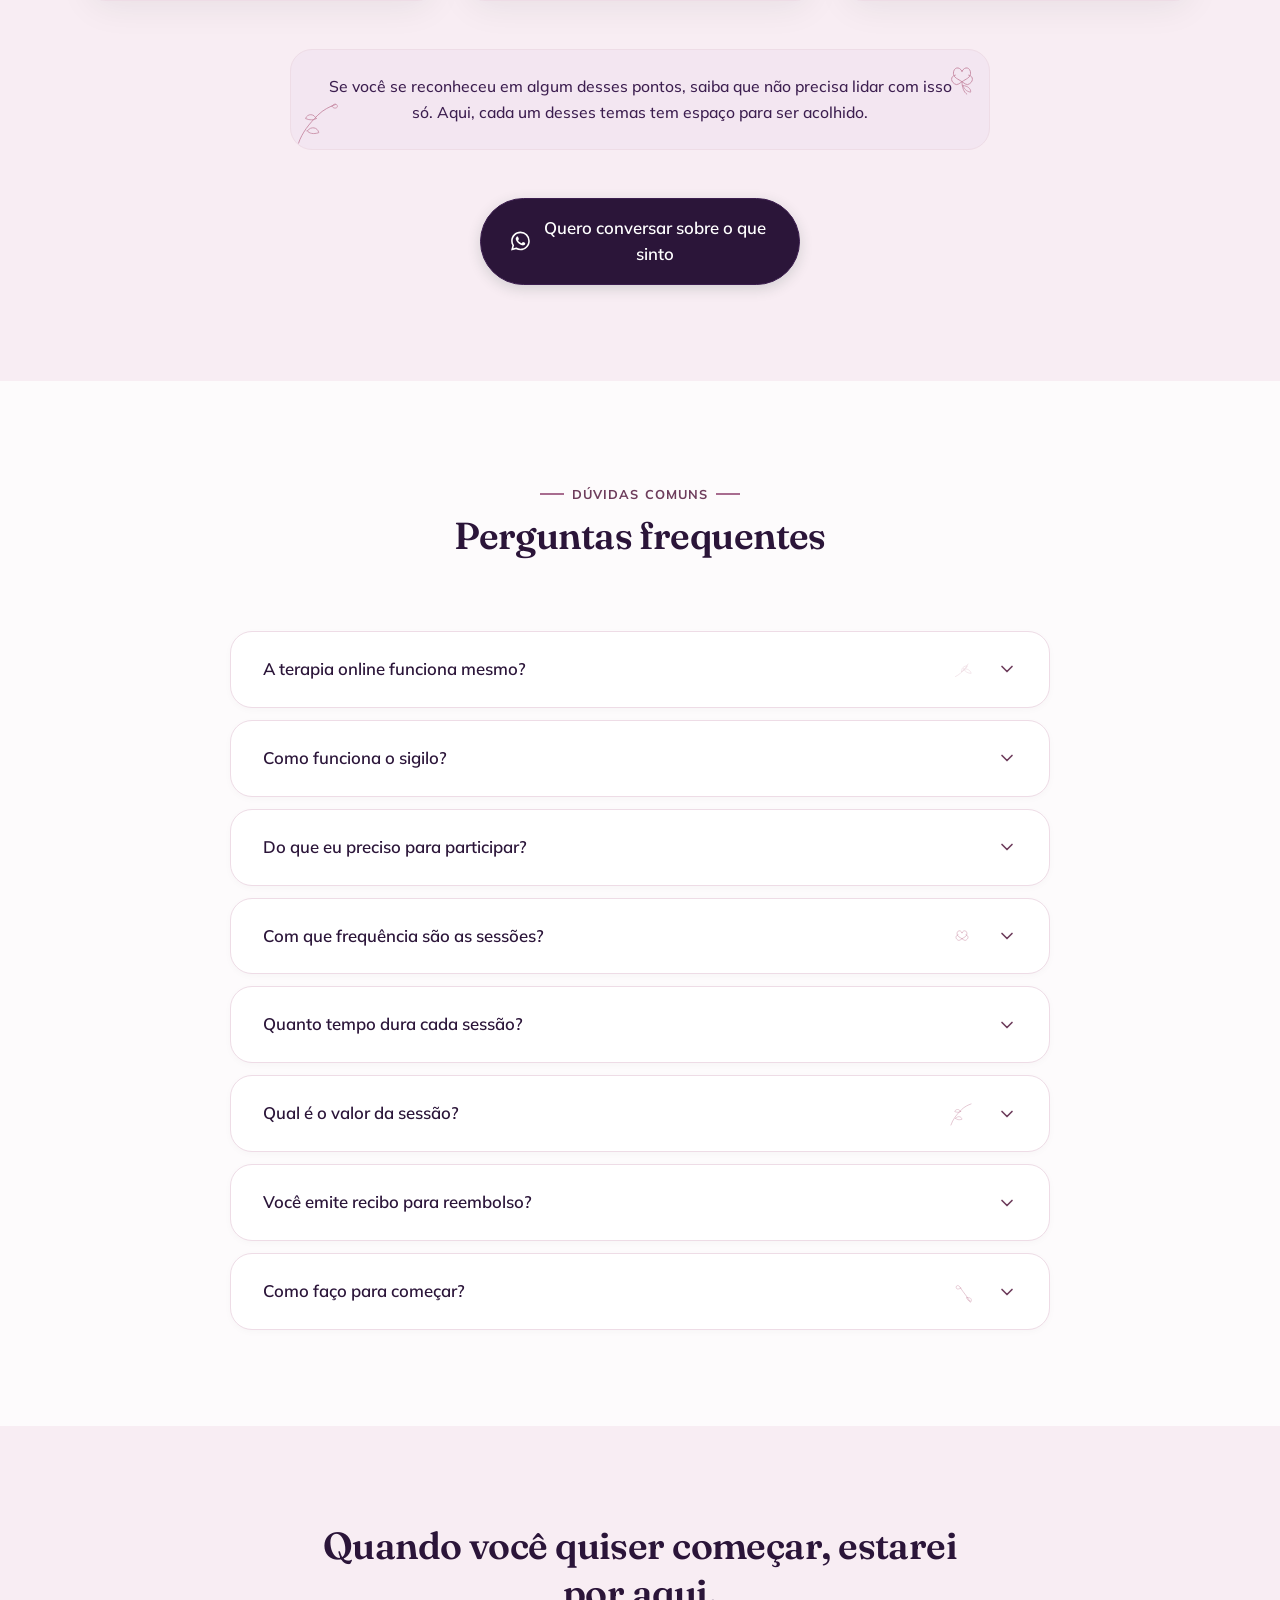
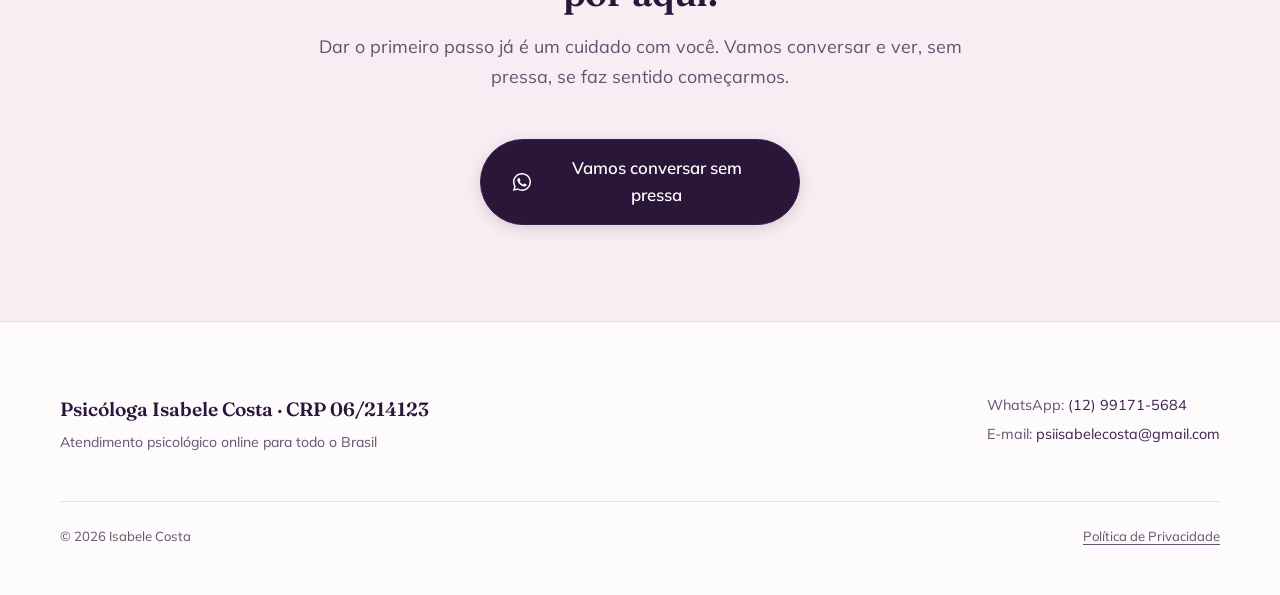
==== commit 4b91c9f6: "style: make floral decorative elements responsive Enable floral ornaments on mobile devices by remov" ====
--- a/landing-page-hero.html
+++ b/landing-page-hero.html
@@ -1352,11 +1352,6 @@
       user-select: none;
       z-index: 1;
     }
-    @media (max-width: 639px) {
-      .card-floral-ornament {
-        display: none;
-      }
-    }
     .faq-question-floral {
       pointer-events: none;
       user-select: none;
@@ -1364,11 +1359,6 @@
       align-items: center;
       margin-left: auto;
       margin-right: 0.5rem;
-    }
-    @media (max-width: 639px) {
-      .faq-question-floral {
-        display: none;
-      }
     }
   </style>
 </head>
@@ -1477,7 +1467,7 @@
               
               <div class="about-photo-card" style="position: relative; overflow: visible;">
                 <!-- Detalhe botânico artesanal no canto da moldura da foto -->
-                <svg class="card-floral-ornament" style="top: -10px; right: -10px; opacity: 0.38;" width="38" height="38" viewBox="0 0 54 54" fill="none" xmlns="http://www.w3.org/2000/svg" aria-hidden="true">
+                <svg class="card-floral-ornament" style="top: -10px; right: -10px; opacity: 0.65;" width="40" height="40" viewBox="0 0 54 54" fill="none" xmlns="http://www.w3.org/2000/svg" aria-hidden="true">
                   <path d="M48 50 C 42 38, 32 28, 26 18" stroke="#b05c7c" stroke-width="1.1" stroke-linecap="round"/>
                   <path d="M40 40 C 47 38, 52 42, 50 48 C 44 48, 40 44, 40 40 Z" stroke="#b05c7c" stroke-width="0.95" stroke-linecap="round"/>
                   <path d="M33 30 C 25 30, 20 24, 22 18 C 28 20, 31 25, 33 30 Z" stroke="#b05c7c" stroke-width="0.95" stroke-linecap="round"/>
@@ -1535,7 +1525,7 @@
             <!-- Credenciais como lista simples e organizada -->
             <div class="about-credentials" style="position: relative; overflow: hidden;">
               <!-- Detalhe botânico sutil correndo na borda superior direita -->
-              <svg class="card-floral-ornament" style="top: 6px; right: 8px; opacity: 0.24;" width="96" height="24" viewBox="0 0 96 24" fill="none" xmlns="http://www.w3.org/2000/svg" aria-hidden="true">
+              <svg class="card-floral-ornament" style="top: 6px; right: 8px; opacity: 0.6;" width="96" height="24" viewBox="0 0 96 24" fill="none" xmlns="http://www.w3.org/2000/svg" aria-hidden="true">
                 <path d="M2 18 C 20 8, 42 16, 64 8 C 76 4, 88 10, 94 6" stroke="#b05c7c" stroke-width="1.0" stroke-linecap="round"/>
                 <path d="M24 13 C 28 8, 36 9, 38 14 C 33 16, 27 15, 24 13 Z" stroke="#b05c7c" stroke-width="0.9" stroke-linecap="round"/>
                 <path d="M52 14 C 54 19, 62 20, 65 15 C 60 13, 55 13, 52 14 Z" stroke="#b05c7c" stroke-width="0.9" stroke-linecap="round"/>
@@ -1599,7 +1589,7 @@
           <!-- Passo 1 -->
           <div class="step-card" style="position: relative; overflow: hidden;">
             <!-- Ramo botânico no canto superior direito -->
-            <svg class="card-floral-ornament" style="top: 6px; right: 6px; transform: scaleX(-1); opacity: 0.28;" width="44" height="44" viewBox="0 0 60 60" fill="none" xmlns="http://www.w3.org/2000/svg" aria-hidden="true">
+            <svg class="card-floral-ornament" style="top: 6px; right: 6px; transform: scaleX(-1); opacity: 0.65;" width="44" height="44" viewBox="0 0 60 60" fill="none" xmlns="http://www.w3.org/2000/svg" aria-hidden="true">
               <path d="M2 6 C 14 12, 28 20, 36 34 C 42 44, 46 54, 48 58" stroke="#b05c7c" stroke-width="1.1" stroke-linecap="round"/>
               <path d="M12 11 C 18 6, 26 8, 30 14 C 24 16, 17 14, 12 11 Z" stroke="#b05c7c" stroke-width="1.0" stroke-linecap="round" stroke-linejoin="round"/>
               <path d="M25 18 C 34 16, 40 22, 42 29 C 34 29, 28 24, 25 18 Z" stroke="#b05c7c" stroke-width="1.0" stroke-linecap="round" stroke-linejoin="round"/>
@@ -1625,7 +1615,7 @@
           <!-- Passo 3 -->
           <div class="step-card" style="position: relative; overflow: hidden;">
             <!-- Florzinha botânica no canto inferior direito -->
-            <svg class="card-floral-ornament" style="bottom: 8px; right: 8px; opacity: 0.32;" width="42" height="42" viewBox="0 0 54 54" fill="none" xmlns="http://www.w3.org/2000/svg" aria-hidden="true">
+            <svg class="card-floral-ornament" style="bottom: 8px; right: 8px; opacity: 0.65;" width="42" height="42" viewBox="0 0 54 54" fill="none" xmlns="http://www.w3.org/2000/svg" aria-hidden="true">
               <path d="M48 50 C 42 38, 32 28, 26 18" stroke="#b05c7c" stroke-width="1.1" stroke-linecap="round"/>
               <path d="M40 40 C 47 38, 52 42, 50 48 C 44 48, 40 44, 40 40 Z" stroke="#b05c7c" stroke-width="0.95" stroke-linecap="round"/>
               <path d="M33 30 C 25 30, 20 24, 22 18 C 28 20, 31 25, 33 30 Z" stroke="#b05c7c" stroke-width="0.95" stroke-linecap="round"/>
@@ -1642,7 +1632,7 @@
           <!-- Passo 4 -->
           <div class="step-card" style="position: relative; overflow: hidden;">
             <!-- Haste botânica sutil no canto inferior esquerdo -->
-            <svg class="card-floral-ornament" style="bottom: 6px; left: 6px; opacity: 0.28;" width="38" height="38" viewBox="0 0 50 50" fill="none" xmlns="http://www.w3.org/2000/svg" aria-hidden="true">
+            <svg class="card-floral-ornament" style="bottom: 6px; left: 6px; opacity: 0.65;" width="38" height="38" viewBox="0 0 50 50" fill="none" xmlns="http://www.w3.org/2000/svg" aria-hidden="true">
               <path d="M4 48 C 8 36, 16 26, 26 16 C 32 10, 40 6, 46 4" stroke="#b05c7c" stroke-width="1.05" stroke-linecap="round"/>
               <path d="M14 34 C 18 28, 26 30, 27 36 C 21 38, 16 37, 14 34 Z" stroke="#b05c7c" stroke-width="0.95" stroke-linecap="round"/>
               <path d="M24 20 C 22 14, 14 14, 12 20 C 17 22, 22 22, 24 20 Z" stroke="#b05c7c" stroke-width="0.95" stroke-linecap="round"/>
@@ -1701,7 +1691,7 @@
           <!-- Tema 1 -->
           <div class="topic-card" style="position: relative; overflow: hidden;">
             <!-- Folhinhas duplas no canto superior direito -->
-            <svg class="card-floral-ornament" style="top: 10px; right: 10px; opacity: 0.3;" width="30" height="30" viewBox="0 0 32 32" fill="none" xmlns="http://www.w3.org/2000/svg" aria-hidden="true">
+            <svg class="card-floral-ornament" style="top: 10px; right: 10px; opacity: 0.65;" width="32" height="32" viewBox="0 0 32 32" fill="none" xmlns="http://www.w3.org/2000/svg" aria-hidden="true">
               <path d="M4 28 C 12 24, 18 18, 24 8" stroke="#b05c7c" stroke-width="0.95" stroke-linecap="round"/>
               <path d="M14 20 C 13 14, 18 11, 23 11 C 21 16, 17 19, 14 20 Z" stroke="#b05c7c" stroke-width="0.9" stroke-linecap="round"/>
               <path d="M17 16 C 23 15, 28 18, 29 23 C 24 23, 19 20, 17 16 Z" stroke="#b05c7c" stroke-width="0.9" stroke-linecap="round"/>
@@ -1725,7 +1715,7 @@
           <!-- Tema 3 -->
           <div class="topic-card" style="position: relative; overflow: hidden;">
             <!-- Botão floral delicado no canto inferior direito -->
-            <svg class="card-floral-ornament" style="bottom: 8px; right: 8px; opacity: 0.3;" width="36" height="36" viewBox="0 0 54 54" fill="none" xmlns="http://www.w3.org/2000/svg" aria-hidden="true">
+            <svg class="card-floral-ornament" style="bottom: 8px; right: 8px; opacity: 0.65;" width="36" height="36" viewBox="0 0 54 54" fill="none" xmlns="http://www.w3.org/2000/svg" aria-hidden="true">
               <path d="M48 50 C 42 38, 32 28, 26 18" stroke="#b05c7c" stroke-width="1.1" stroke-linecap="round"/>
               <path d="M40 40 C 47 38, 52 42, 50 48 C 44 48, 40 44, 40 40 Z" stroke="#b05c7c" stroke-width="0.95" stroke-linecap="round"/>
               <path d="M33 30 C 25 30, 20 24, 22 18 C 28 20, 31 25, 33 30 Z" stroke="#b05c7c" stroke-width="0.95" stroke-linecap="round"/>
@@ -1742,7 +1732,7 @@
           <!-- Tema 4 -->
           <div class="topic-card" style="position: relative; overflow: hidden;">
             <!-- Gavinha sutil correndo na borda superior -->
-            <svg class="card-floral-ornament" style="top: 4px; right: 8px; opacity: 0.24;" width="96" height="24" viewBox="0 0 96 24" fill="none" xmlns="http://www.w3.org/2000/svg" aria-hidden="true">
+            <svg class="card-floral-ornament" style="top: 4px; right: 8px; opacity: 0.6;" width="96" height="24" viewBox="0 0 96 24" fill="none" xmlns="http://www.w3.org/2000/svg" aria-hidden="true">
               <path d="M2 18 C 20 8, 42 16, 64 8 C 76 4, 88 10, 94 6" stroke="#b05c7c" stroke-width="1.0" stroke-linecap="round"/>
               <path d="M24 13 C 28 8, 36 9, 38 14 C 33 16, 27 15, 24 13 Z" stroke="#b05c7c" stroke-width="0.9" stroke-linecap="round"/>
               <path d="M52 14 C 54 19, 62 20, 65 15 C 60 13, 55 13, 52 14 Z" stroke="#b05c7c" stroke-width="0.9" stroke-linecap="round"/>
@@ -1758,7 +1748,7 @@
           <!-- Tema 5 -->
           <div class="topic-card" style="position: relative; overflow: hidden;">
             <!-- Haste botânica sutil no canto inferior esquerdo -->
-            <svg class="card-floral-ornament" style="bottom: 6px; left: 6px; opacity: 0.28;" width="38" height="38" viewBox="0 0 50 50" fill="none" xmlns="http://www.w3.org/2000/svg" aria-hidden="true">
+            <svg class="card-floral-ornament" style="bottom: 6px; left: 6px; opacity: 0.65;" width="38" height="38" viewBox="0 0 50 50" fill="none" xmlns="http://www.w3.org/2000/svg" aria-hidden="true">
               <path d="M4 48 C 8 36, 16 26, 26 16 C 32 10, 40 6, 46 4" stroke="#b05c7c" stroke-width="1.05" stroke-linecap="round"/>
               <path d="M14 34 C 18 28, 26 30, 27 36 C 21 38, 16 37, 14 34 Z" stroke="#b05c7c" stroke-width="0.95" stroke-linecap="round"/>
               <path d="M24 20 C 22 14, 14 14, 12 20 C 17 22, 22 22, 24 20 Z" stroke="#b05c7c" stroke-width="0.95" stroke-linecap="round"/>
@@ -1785,14 +1775,14 @@
         <!-- Fechamento da Seção -->
         <div class="topics-closing" style="position: relative; overflow: hidden;">
           <!-- Detalhes florais variados nos cantos do quadro de acolhimento -->
-          <svg class="card-floral-ornament" style="top: 8px; right: 8px; opacity: 0.34;" width="38" height="38" viewBox="0 0 40 40" fill="none" xmlns="http://www.w3.org/2000/svg" aria-hidden="true">
+          <svg class="card-floral-ornament" style="top: 8px; right: 8px; opacity: 0.65;" width="38" height="38" viewBox="0 0 40 40" fill="none" xmlns="http://www.w3.org/2000/svg" aria-hidden="true">
             <path d="M20 14 C 17 8, 11 10, 11 16 C 11 21, 16 22, 20 25 C 24 22, 29 21, 29 16 C 29 10, 23 8, 20 14 Z" stroke="#b05c7c" stroke-width="1.0" stroke-linecap="round"/>
             <path d="M13 18 C 7 19, 8 26, 14 28 C 17 28, 19 25, 20 25" stroke="#b05c7c" stroke-width="0.95" stroke-linecap="round"/>
             <path d="M27 18 C 33 19, 32 26, 26 28 C 23 28, 21 25, 20 25" stroke="#b05c7c" stroke-width="0.95" stroke-linecap="round"/>
             <path d="M20 25 C 20 31, 22 36, 25 38" stroke="#b05c7c" stroke-width="0.9" stroke-linecap="round"/>
             <path d="M21 29 C 26 29, 30 33, 29 36 C 24 35, 22 32, 21 29 Z" stroke="#b05c7c" stroke-width="0.85" stroke-linecap="round"/>
           </svg>
-          <svg class="card-floral-ornament" style="bottom: 4px; left: 4px; opacity: 0.3;" width="44" height="44" viewBox="0 0 50 50" fill="none" xmlns="http://www.w3.org/2000/svg" aria-hidden="true">
+          <svg class="card-floral-ornament" style="bottom: 4px; left: 4px; opacity: 0.65;" width="44" height="44" viewBox="0 0 50 50" fill="none" xmlns="http://www.w3.org/2000/svg" aria-hidden="true">
             <path d="M4 48 C 8 36, 16 26, 26 16 C 32 10, 40 6, 46 4" stroke="#b05c7c" stroke-width="1.05" stroke-linecap="round"/>
             <path d="M14 34 C 18 28, 26 30, 27 36 C 21 38, 16 37, 14 34 Z" stroke="#b05c7c" stroke-width="0.95" stroke-linecap="round"/>
             <path d="M24 20 C 22 14, 14 14, 12 20 C 17 22, 22 22, 24 20 Z" stroke="#b05c7c" stroke-width="0.95" stroke-linecap="round"/>
@@ -1892,7 +1882,7 @@
             <summary class="faq-question">
               <span>Com que frequência são as sessões?</span>
               <span class="faq-question-floral">
-                <svg width="20" height="20" viewBox="0 0 40 40" fill="none" xmlns="http://www.w3.org/2000/svg" style="opacity: 0.24;" aria-hidden="true">
+                <svg width="22" height="22" viewBox="0 0 40 40" fill="none" xmlns="http://www.w3.org/2000/svg" style="opacity: 0.65;" aria-hidden="true">
                   <path d="M20 14 C 17 8, 11 10, 11 16 C 11 21, 16 22, 20 25 C 24 22, 29 21, 29 16 C 29 10, 23 8, 20 14 Z" stroke="#b05c7c" stroke-width="1.0" stroke-linecap="round"/>
                   <path d="M13 18 C 7 19, 8 26, 14 28 C 17 28, 19 25, 20 25" stroke="#b05c7c" stroke-width="0.95" stroke-linecap="round"/>
                   <path d="M27 18 C 33 19, 32 26, 26 28 C 23 28, 21 25, 20 25" stroke="#b05c7c" stroke-width="0.95" stroke-linecap="round"/>
@@ -1925,7 +1915,7 @@
             <summary class="faq-question">
               <span>Qual é o valor da sessão?</span>
               <span class="faq-question-floral">
-                <svg width="22" height="22" viewBox="0 0 50 50" fill="none" xmlns="http://www.w3.org/2000/svg" style="opacity: 0.24;" aria-hidden="true">
+                <svg width="24" height="24" viewBox="0 0 50 50" fill="none" xmlns="http://www.w3.org/2000/svg" style="opacity: 0.65;" aria-hidden="true">
                   <path d="M4 48 C 8 36, 16 26, 26 16 C 32 10, 40 6, 46 4" stroke="#b05c7c" stroke-width="1.05" stroke-linecap="round"/>
                   <path d="M14 34 C 18 28, 26 30, 27 36 C 21 38, 16 37, 14 34 Z" stroke="#b05c7c" stroke-width="0.95" stroke-linecap="round"/>
                   <path d="M24 20 C 22 14, 14 14, 12 20 C 17 22, 22 22, 24 20 Z" stroke="#b05c7c" stroke-width="0.95" stroke-linecap="round"/>
@@ -1958,7 +1948,7 @@
             <summary class="faq-question">
               <span>Como faço para começar?</span>
               <span class="faq-question-floral">
-                <svg width="22" height="22" viewBox="0 0 54 54" fill="none" xmlns="http://www.w3.org/2000/svg" style="opacity: 0.28;" aria-hidden="true">
+                <svg width="24" height="24" viewBox="0 0 54 54" fill="none" xmlns="http://www.w3.org/2000/svg" style="opacity: 0.65;" aria-hidden="true">
                   <path d="M48 50 C 42 38, 32 28, 26 18" stroke="#b05c7c" stroke-width="1.1" stroke-linecap="round"/>
                   <path d="M40 40 C 47 38, 52 42, 50 48 C 44 48, 40 44, 40 40 Z" stroke="#b05c7c" stroke-width="0.95" stroke-linecap="round"/>
                   <path d="M26 18 C 24 12, 17 10, 16 16 C 16 22, 23 21, 26 18 Z" stroke="#b05c7c" stroke-width="1.0" stroke-linecap="round"/>
